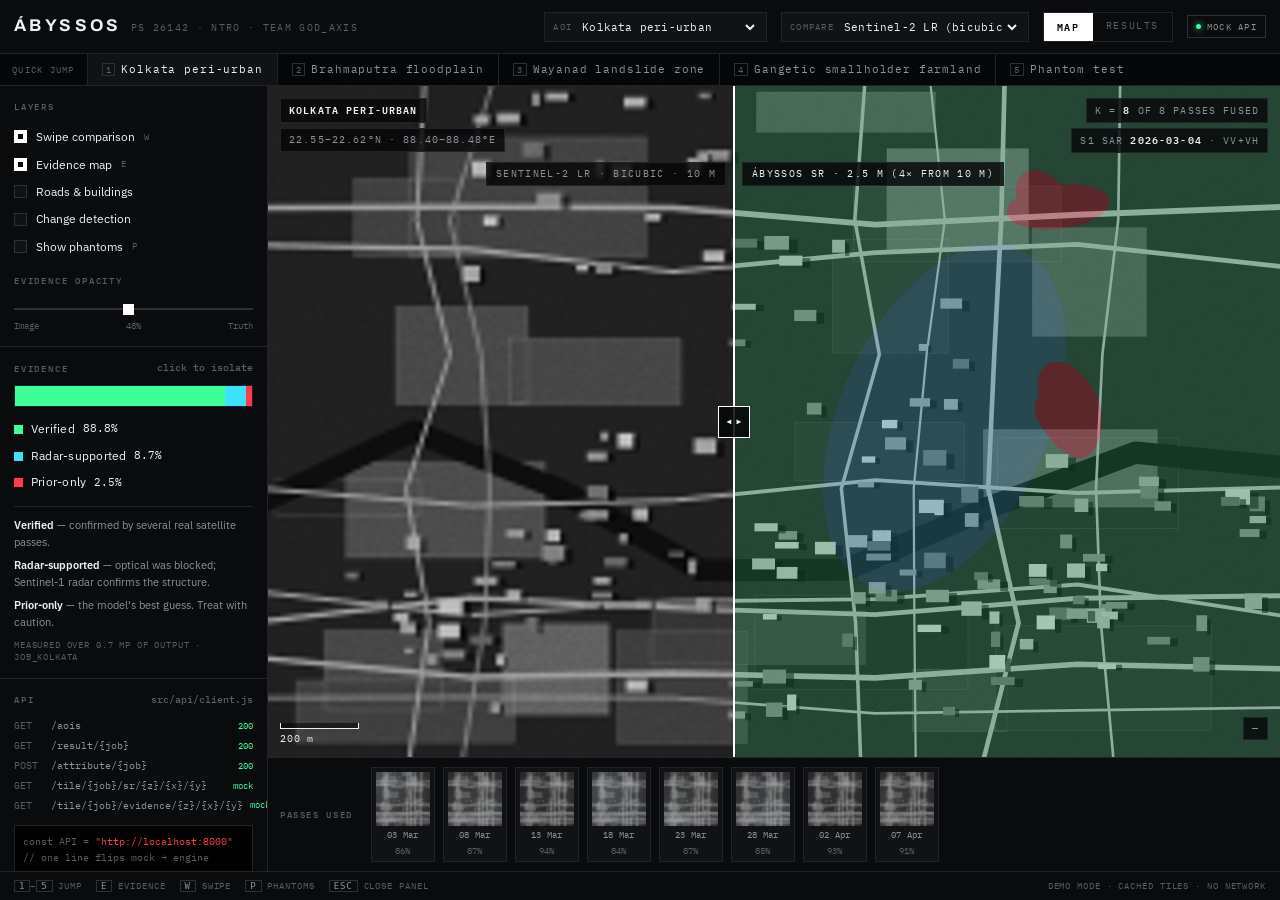
==== index.html @ ab09e919 "Initial frontend" ====
<!doctype html>
<html lang="en" data-theme="dark">
<head>
<meta charset="utf-8">
<meta name="viewport" content="width=device-width, initial-scale=1, viewport-fit=cover">
<meta name="description" content="Ábyssos analyst console — evidence-grounded super-resolution for medium-resolution satellite imagery. PS 26142 · NTRO · Team God_Axis.">
<style>
  :root{ color-scheme: dark; padding-top: env(safe-area-inset-top, 0px); padding-bottom: env(safe-area-inset-bottom, 0px); }
  body{ margin:0; font-family: system-ui, -apple-system, "Segoe UI", sans-serif; font-size:14px; background:#050607; }
  img{ max-width:100%; }
  [hidden]{ display:none !important; }
</style>
<title>Ábyssos Console</title>
<link rel="preconnect" href="https://fonts.googleapis.com">
<link rel="preconnect" href="https://fonts.gstatic.com" crossorigin>
<link rel="stylesheet" href="https://fonts.googleapis.com/css2?family=Archivo:wght@500;600;700&family=IBM+Plex+Mono:wght@400;500;600&family=IBM+Plex+Sans:wght@400;500;600&display=swap">
<style>
:root{
  color-scheme: dark;
  --bg:#050607;
  --panel:#0A0B0D;
  --panel-2:#101215;
  --panel-3:#16191D;
  --line:#20242A;
  --line-2:#2C3138;
  --text:#EEF1F4;
  --muted:#8A929B;
  --dim:#575E67;
  --accent:#FFFFFF;
  --ev-v:#3DFF9A;
  --ev-s:#3FE0FF;
  --ev-p:#FF3B4A;
  --amber:#FFB020;
  --violet:#B388FF;
  --mono:"IBM Plex Mono", ui-monospace, SFMono-Regular, Menlo, monospace;
  --sans:"IBM Plex Sans", system-ui, -apple-system, Segoe UI, sans-serif;
  --disp:"Archivo", "IBM Plex Sans", system-ui, sans-serif;
}
*{box-sizing:border-box}
html,body{height:100%}
body{
  margin:0; background:var(--bg); color:var(--text);
  font-family:var(--sans); font-size:13px; line-height:1.45;
  -webkit-font-smoothing:antialiased;
}
button,select,input{font:inherit;color:inherit}
button{background:none;border:0;cursor:pointer}
:focus-visible{outline:1px solid var(--accent);outline-offset:2px}

.app{height:100%;display:flex;flex-direction:column;min-height:0}

/* ── header ───────────────────────────────────── */
.top{
  flex:0 0 auto; display:flex; align-items:center; gap:14px;
  padding:0 14px; padding-top:env(safe-area-inset-top,0px);
  height:calc(54px + env(safe-area-inset-top,0px));
  background:var(--panel); border-bottom:1px solid var(--line);
}
.wm{display:flex;align-items:baseline;gap:9px;min-width:0}
.wm b{
  font-family:var(--disp); font-weight:700; font-size:17px;
  letter-spacing:.20em; text-transform:uppercase; white-space:nowrap;
}
.wm span{
  font-family:var(--mono); font-size:9.5px; letter-spacing:.14em;
  color:var(--dim); text-transform:uppercase; white-space:nowrap;
}
.top .sp{flex:1}
.ctl{
  display:flex;align-items:center;gap:6px;
  background:var(--panel-2); border:1px solid var(--line);
  padding:5px 8px; height:30px;
}
.ctl label{
  font-family:var(--mono);font-size:9px;letter-spacing:.14em;
  color:var(--dim);text-transform:uppercase;
}
.ctl select{
  background:none;border:0;font-family:var(--mono);font-size:11px;
  letter-spacing:.02em;padding:0;cursor:pointer;max-width:180px;
}
.tabs{display:flex;border:1px solid var(--line);height:30px}
.tabs button{
  font-family:var(--mono);font-size:10px;letter-spacing:.16em;
  text-transform:uppercase;padding:0 13px;color:var(--dim);
}
.tabs button[aria-selected="true"]{background:var(--accent);color:#000;font-weight:600}
.pill{
  font-family:var(--mono);font-size:9px;letter-spacing:.14em;text-transform:uppercase;
  border:1px solid var(--line-2);padding:4px 8px;color:var(--muted);
  display:flex;align-items:center;gap:6px;white-space:nowrap;
}
.dot{width:5px;height:5px;border-radius:50%;background:var(--ev-v);box-shadow:0 0 7px var(--ev-v)}

/* ── quick jump ───────────────────────────────── */
.jump{
  flex:0 0 auto;display:flex;align-items:center;gap:0;
  background:var(--bg);border-bottom:1px solid var(--line);
  overflow-x:auto;scrollbar-width:none;
}
.jump::-webkit-scrollbar{display:none}
.jump b{
  font-family:var(--mono);font-size:9px;letter-spacing:.14em;color:var(--dim);
  text-transform:uppercase;padding:0 12px;white-space:nowrap;font-weight:400;
}
.jump button{
  font-family:var(--mono);font-size:10.5px;letter-spacing:.08em;
  padding:8px 14px;color:var(--muted);border-left:1px solid var(--line);
  white-space:nowrap;position:relative;
}
.jump button kbd{
  font-family:var(--mono);font-size:8.5px;color:var(--dim);
  border:1px solid var(--line-2);padding:0 3px;margin-right:6px;
}
.jump button[aria-current="true"]{color:var(--text);background:var(--panel-2)}
.jump button[aria-current="true"]::after{
  content:"";position:absolute;left:0;right:0;bottom:-1px;height:1px;background:var(--accent);
}

/* ── body ─────────────────────────────────────── */
.body{flex:1 1 auto;display:flex;min-height:0}
.side{
  flex:0 0 268px;background:var(--panel);border-right:1px solid var(--line);
  overflow-y:auto;display:flex;flex-direction:column;
}
.blk{padding:14px;border-bottom:1px solid var(--line)}
.blk h3{
  margin:0 0 10px;font-family:var(--mono);font-size:9px;font-weight:500;
  letter-spacing:.20em;text-transform:uppercase;color:var(--dim);
  display:flex;justify-content:space-between;align-items:center;
}

/* layers */
.layer{display:flex;align-items:center;gap:9px;padding:5px 0;cursor:pointer;font-size:12px}
.layer:hover{color:#fff}
.box{
  width:13px;height:13px;flex:0 0 auto;border:1px solid var(--line-2);
  display:grid;place-items:center;background:var(--panel-2);
}
.box.rnd{border-radius:50%}
.layer[aria-pressed="true"] .box{background:var(--accent);border-color:var(--accent)}
.layer[aria-pressed="true"] .box::after{
  content:"";width:5px;height:5px;background:#000;
}
.layer .k{margin-left:auto;font-family:var(--mono);font-size:8.5px;color:var(--dim)}

/* evidence bar */
.evbar{display:flex;height:22px;width:100%;border:1px solid var(--line);margin-bottom:9px;overflow:hidden}
.evbar button{height:100%;position:relative;transition:filter .12s}
.evbar button:hover{filter:brightness(1.35)}
.evbar button[aria-pressed="true"]{box-shadow:inset 0 0 0 1px #000, inset 0 0 0 2px currentColor}
.evrow{display:flex;align-items:center;gap:8px;padding:5px 0;font-size:11.5px;cursor:pointer}
.sw{width:9px;height:9px;flex:0 0 auto}
.evrow .pc{margin-left:auto;font-family:var(--mono);font-size:11px;font-variant-numeric:tabular-nums}
.evrow[aria-pressed="true"]{color:#fff}
.evrow .nm{letter-spacing:.02em}
.defs{margin:10px 0 0;padding:10px 0 0;border-top:1px solid var(--line);font-size:11px;color:var(--muted)}
.defs p{margin:0 0 7px;line-height:1.5}
.defs p:last-child{margin:0}
.defs b{color:var(--text);font-weight:600}
.measured{
  font-family:var(--mono);font-size:8.5px;letter-spacing:.1em;color:var(--dim);
  text-transform:uppercase;margin-top:9px;
}

/* opacity */
input[type=range]{
  -webkit-appearance:none;appearance:none;width:100%;height:2px;background:var(--line-2);
  margin:9px 0;cursor:pointer;
}
input[type=range]::-webkit-slider-thumb{
  -webkit-appearance:none;width:11px;height:11px;background:var(--accent);border-radius:0;
}
input[type=range]::-moz-range-thumb{width:11px;height:11px;background:var(--accent);border:0;border-radius:0}

/* api block */
.api{margin-top:auto}
.ep{display:flex;align-items:center;gap:7px;font-family:var(--mono);font-size:9.5px;color:var(--muted);padding:3px 0}
.ep i{font-style:normal;color:var(--dim);width:30px;flex:0 0 auto}
.ep u{margin-left:auto;text-decoration:none;color:var(--ev-v);font-size:8.5px}
.flip{
  margin-top:10px;background:#000;border:1px solid var(--line);padding:8px;
  font-family:var(--mono);font-size:9.5px;color:var(--muted);line-height:1.6;
  overflow-x:auto;white-space:pre;
}
.flip em{color:var(--ev-p);font-style:normal}
.flip s{color:var(--dim);text-decoration:none}

/* ── stage ────────────────────────────────────── */
.stage{flex:1 1 auto;display:flex;flex-direction:column;min-width:0;min-height:0;position:relative}
.mapwrap{flex:1 1 auto;position:relative;min-height:0;background:#000;overflow:hidden;cursor:crosshair}
#map{display:block;width:100%;height:100%}

.ov{position:absolute;pointer-events:none;font-family:var(--mono)}
.ov.tl{top:12px;left:12px}
.ov.tr{top:12px;right:12px;text-align:right}
.ov.bl{bottom:12px;left:12px}
.ov.br{bottom:12px;right:12px;text-align:right}
.tag{
  display:inline-block;background:rgba(5,6,7,.8);border:1px solid var(--line);
  padding:4px 8px;font-size:9.5px;letter-spacing:.12em;text-transform:uppercase;
  color:var(--muted);margin-bottom:5px;
}
.tag strong{color:var(--text);font-weight:600}
.scalebar{display:flex;flex-direction:column;align-items:flex-start;gap:3px}
.scaleline{height:6px;border:1px solid var(--text);border-top:0;background:rgba(5,6,7,.6)}
.scaletxt{font-size:9.5px;color:var(--text);letter-spacing:.08em}
.methodlbl{
  position:absolute;top:76px;font-size:9.5px;letter-spacing:.14em;text-transform:uppercase;
  background:rgba(5,6,7,.82);border:1px solid var(--line);padding:4px 9px;color:var(--muted);
  pointer-events:none;font-family:var(--mono);
}
#lblL{left:12px;transform:translateX(-100%)}
#lblR{left:12px;color:var(--text)}

#swipe{
  position:absolute;top:0;bottom:0;width:2px;background:var(--accent);
  transform:translateX(-1px);cursor:ew-resize;touch-action:none;
}
#swipe::before{
  content:"";position:absolute;top:50%;left:50%;transform:translate(-50%,-50%);
  width:30px;height:30px;border:1px solid var(--accent);background:rgba(5,6,7,.85);
}
#swipe::after{
  content:"◀  ▶";position:absolute;top:50%;left:50%;transform:translate(-50%,-50%);
  font-family:var(--mono);font-size:8px;letter-spacing:.02em;color:var(--accent);white-space:nowrap;
}

/* frame strip */
.frames{
  flex:0 0 auto;background:var(--panel);border-top:1px solid var(--line);
  padding:9px 12px;display:flex;align-items:center;gap:8px;overflow-x:auto;scrollbar-width:thin;
}
.frames>h3{
  margin:0 10px 0 0;font-family:var(--mono);font-size:9px;font-weight:500;letter-spacing:.18em;
  text-transform:uppercase;color:var(--dim);white-space:nowrap;
}
.fr{
  flex:0 0 auto;border:1px solid var(--line);background:var(--panel-2);
  padding:4px;display:flex;flex-direction:column;gap:3px;align-items:center;min-width:64px;
}
.fr canvas{display:block;width:54px;height:54px;background:#000}
.fr .d{font-family:var(--mono);font-size:8.5px;letter-spacing:.04em;color:var(--muted)}
.fr .c{font-family:var(--mono);font-size:8.5px;color:var(--dim);font-variant-numeric:tabular-nums}
.fr.off{opacity:.42}
.fr.off .c{color:var(--ev-p)}
.fr[aria-pressed="true"]{border-color:var(--accent)}

/* attribution */
.attr{
  position:absolute;left:0;right:0;bottom:0;background:var(--panel);
  border-top:1px solid var(--line-2);transform:translateY(101%);
  transition:transform .18s cubic-bezier(.2,.7,.3,1);z-index:6;max-height:74%;overflow-y:auto;
}
.attr.open{transform:translateY(0)}
.attr-h{
  display:flex;align-items:center;gap:11px;padding:11px 14px;border-bottom:1px solid var(--line);
  flex-wrap:wrap;
}
.attr-h .t{font-family:var(--mono);font-size:12px;letter-spacing:.05em}
.attr-h .t b{font-weight:600;text-transform:uppercase;letter-spacing:.12em}
.badge{
  font-family:var(--mono);font-size:9px;letter-spacing:.14em;text-transform:uppercase;
  padding:3px 8px;color:#000;font-weight:600;
}
.attr-h .x{margin-left:auto;color:var(--muted);font-size:16px;line-height:1;padding:2px 6px}
.attr-b{padding:13px 14px;display:flex;gap:26px;flex-wrap:wrap}
.stat .l{font-family:var(--mono);font-size:8.5px;letter-spacing:.16em;text-transform:uppercase;color:var(--dim)}
.stat .v{font-family:var(--mono);font-size:19px;font-variant-numeric:tabular-nums;margin-top:2px}
.thumbs{display:flex;gap:6px;flex-wrap:wrap;padding:0 14px 6px}
.th{border:1px solid var(--line);background:var(--panel-2);padding:3px;cursor:pointer}
.th canvas{display:block;width:58px;height:58px;background:#000}
.th .d{font-family:var(--mono);font-size:8.5px;color:var(--muted);text-align:center;margin-top:3px}
.th:hover{border-color:var(--accent)}
.miss{padding:0 14px 14px;font-size:11.5px;color:var(--muted);font-family:var(--mono)}
.miss span{color:var(--ev-p)}
.warn{
  margin:0 14px 14px;padding:10px 12px;border:1px solid var(--ev-p);
  background:rgba(255,59,74,.07);font-size:12px;color:#FFD5D8;
}
.warn b{color:var(--ev-p)}

/* ── results ──────────────────────────────────── */
.results{flex:1 1 auto;overflow-y:auto;padding:22px;background:var(--bg)}
.results-in{max-width:1020px;margin:0 auto;display:flex;flex-direction:column;gap:26px}
.results h2{
  font-family:var(--disp);font-size:13px;font-weight:600;letter-spacing:.18em;
  text-transform:uppercase;margin:0 0 4px;
}
.results .sub{font-size:12px;color:var(--muted);margin:0 0 13px;max-width:62ch}
table{border-collapse:collapse;width:100%;font-family:var(--mono);font-size:11px}
th,td{
  text-align:right;padding:7px 9px;border-bottom:1px solid var(--line);
  font-variant-numeric:tabular-nums;white-space:nowrap;
}
th:first-child,td:first-child{text-align:left}
thead th{
  font-size:8.5px;letter-spacing:.14em;text-transform:uppercase;color:var(--dim);font-weight:500;
  border-bottom:1px solid var(--line-2);
}
tbody tr.us td{background:var(--panel-2);color:var(--text)}
tbody tr.us td:first-child{font-weight:600}
td.n{color:var(--dim)}
.best{color:var(--ev-v)}
.tw{overflow-x:auto;border:1px solid var(--line);background:var(--panel)}
.charts{display:grid;grid-template-columns:repeat(auto-fit,minmax(320px,1fr));gap:18px}
.card{border:1px solid var(--line);background:var(--panel);padding:16px}
.card h4{
  margin:0 0 3px;font-family:var(--mono);font-size:10px;letter-spacing:.14em;
  text-transform:uppercase;font-weight:500;
}
.card p{margin:0 0 12px;font-size:11.5px;color:var(--muted)}
.card svg{width:100%;height:auto;display:block}

.foot{
  flex:0 0 auto;display:flex;align-items:center;gap:14px;flex-wrap:wrap;
  padding:7px 14px;padding-bottom:calc(7px + env(safe-area-inset-bottom,0px));
  border-top:1px solid var(--line);background:var(--panel);
  font-family:var(--mono);font-size:9px;letter-spacing:.1em;color:var(--dim);text-transform:uppercase;
}
.foot kbd{border:1px solid var(--line-2);padding:0 4px;color:var(--muted)}

@media (max-width:900px){
  .app{height:auto;min-height:100%}
  .body{flex-direction:column}
  .side{flex:0 0 auto;width:100%;border-right:0;border-bottom:1px solid var(--line);order:2}
  .stage{order:1}
  .mapwrap{height:min(62vh,440px);flex:0 0 auto}
  .top{flex-wrap:wrap;height:auto;padding-bottom:9px;gap:9px}
  .top .sp{display:none}
  .wm{width:100%}
}
@media (prefers-reduced-motion:reduce){
  *{transition:none!important;animation:none!important}
}
</style>

</head>
<body>
<div class="app">
  <header class="top">
    <div class="wm"><b>Ábyssos</b><span>PS 26142 · NTRO · Team God_Axis</span></div>
    <div class="sp"></div>
    <div class="ctl"><label for="aoi">AOI</label><select id="aoi"></select></div>
    <div class="ctl"><label for="cmp">Compare</label><select id="cmp">
      <option value="lr">Sentinel-2 LR (bicubic)</option>
      <option value="esrgan">Real-ESRGAN</option>
      <option value="swinir">SwinIR</option>
      <option value="prev">Ábyssos SR · Mar window</option>
    </select></div>
    <div class="tabs" role="tablist">
      <button id="tabMap" role="tab" aria-selected="true">Map</button>
      <button id="tabRes" role="tab" aria-selected="false">Results</button>
    </div>
    <div class="pill" id="apiPill"><span class="dot"></span>Mock API</div>
  </header>

  <nav class="jump" id="jump"><b>Quick jump</b></nav>

  <div class="body">
    <aside class="side">
      <div class="blk">
        <h3>Layers</h3>
        <div id="layers"></div>
        <h3 style="margin-top:14px">Evidence opacity</h3>
        <input type="range" id="op" min="0" max="100" value="48" aria-label="Evidence overlay opacity">
        <div style="display:flex;justify-content:space-between;font-family:var(--mono);font-size:9px;color:var(--dim)">
          <span>Image</span><span id="opv">48%</span><span>Truth</span>
        </div>
      </div>

      <div class="blk">
        <h3>Evidence <span id="evClick" style="color:var(--dim);text-transform:none;letter-spacing:0;font-size:9.5px">click to isolate</span></h3>
        <div class="evbar" id="evbar">
          <button data-c="V" style="color:var(--ev-v);background:var(--ev-v)" title="Verified"></button>
          <button data-c="S" style="color:var(--ev-s);background:var(--ev-s)" title="Radar-supported"></button>
          <button data-c="P" style="color:var(--ev-p);background:var(--ev-p)" title="Prior-only"></button>
        </div>
        <button class="evrow" data-c="V" aria-pressed="false"><i class="sw" style="background:var(--ev-v)"></i><span class="nm">Verified</span><span class="pc" id="pcV">—</span></button>
        <button class="evrow" data-c="S" aria-pressed="false"><i class="sw" style="background:var(--ev-s)"></i><span class="nm">Radar-supported</span><span class="pc" id="pcS">—</span></button>
        <button class="evrow" data-c="P" aria-pressed="false"><i class="sw" style="background:var(--ev-p)"></i><span class="nm">Prior-only</span><span class="pc" id="pcP">—</span></button>
        <div class="defs">
          <p><b>Verified</b> — confirmed by several real satellite passes.</p>
          <p><b>Radar-supported</b> — optical was blocked; Sentinel-1 radar confirms the structure.</p>
          <p><b>Prior-only</b> — the model's best guess. Treat with caution.</p>
        </div>
        <div class="measured" id="measured">Measured from the rendered map</div>
      </div>

      <div class="blk api">
        <h3>API <span style="color:var(--dim);text-transform:none;letter-spacing:0;font-size:9.5px">src/api/client.js</span></h3>
        <div class="ep"><i>GET</i>/aois<u>200</u></div>
        <div class="ep"><i>GET</i>/result/{job}<u>200</u></div>
        <div class="ep"><i>POST</i>/attribute/{job}<u>200</u></div>
        <div class="ep"><i>GET</i>/tile/{job}/sr/{z}/{x}/{y}<u>mock</u></div>
        <div class="ep"><i>GET</i>/tile/{job}/evidence/{z}/{x}/{y}<u>mock</u></div>
        <div class="flip"><s>const API =</s> <em>"http://localhost:8000"</em>
<s>// one line flips mock → engine</s></div>
      </div>
    </aside>

    <main class="stage" id="stageMap">
      <div class="mapwrap" id="mapwrap">
        <canvas id="map"></canvas>
        <div class="methodlbl" id="lblL">Sentinel-2 LR · 10 m</div>
        <div class="methodlbl" id="lblR">Ábyssos SR · 2.5 m (4× from 10 m)</div>
        <div id="swipe"></div>
        <div class="ov tl" id="ovAoi"></div>
        <div class="ov tr" id="ovState"></div>
        <div class="ov bl">
          <div class="scalebar">
            <div class="scaleline" id="sbline" style="width:120px"></div>
            <div class="scaletxt" id="sbtxt">500 m</div>
          </div>
        </div>
        <div class="ov br"><div class="tag" id="ovCur">—</div></div>

        <section class="attr" id="attr" aria-live="polite">
          <div class="attr-h">
            <div class="t" id="atTitle"><b>Building</b> at 22.583°N, 88.441°E</div>
            <span class="badge" id="atBadge">Verified</span>
            <button class="x" id="atClose" aria-label="Close attribution">×</button>
          </div>
          <div class="attr-b">
            <div class="stat"><div class="l">Supporting passes</div><div class="v" id="atFrames">6 / 8</div></div>
            <div class="stat"><div class="l">Radar agreement</div><div class="v" id="atSar">0.82</div></div>
            <div class="stat"><div class="l">Consistency residual</div><div class="v" id="atRes">0.031</div></div>
            <div class="stat"><div class="l">Ensemble spread</div><div class="v" id="atSpread">0.09</div></div>
          </div>
          <div class="thumbs" id="atThumbs"></div>
          <div class="miss" id="atMiss"></div>
          <div class="warn" id="atWarn" hidden><b>No observation supports this feature.</b> The model generated it. Do not act on it alone.</div>
        </section>
      </div>

      <div class="frames" id="frames"><h3>Passes used</h3></div>
    </main>

    <main class="results" id="stageRes" hidden>
      <div class="results-in">
        <section>
          <h2>Benchmark · WorldStrat + Indian AOIs</h2>
          <p class="sub">Rendered from the eval harness JSON. Unmeasured cells render as <span style="font-family:var(--mono);color:var(--dim)">—</span>, never as a placeholder number.</p>
          <div class="tw"><table id="tblMain"></table></div>
        </section>
        <div class="charts">
          <div class="card">
            <h4>K-sweep · the thesis</h4>
            <p>Road IoU against the number of real passes fused. More observed evidence, better result.</p>
            <div id="chartK"></div>
          </div>
          <div class="card">
            <h4>Auditor reliability</h4>
            <p>ROC of the auditor score against true per-pixel error. AUROC 0.91.</p>
            <div id="chartR"></div>
          </div>
        </div>
        <section>
          <h2>Ablation</h2>
          <p class="sub">Each component removed from the full system, everything else held fixed.</p>
          <div class="tw"><table id="tblAbl"></table></div>
        </section>
      </div>
    </main>
  </div>

  <footer class="foot">
    <span><kbd>1</kbd>–<kbd>5</kbd> jump</span>
    <span><kbd>E</kbd> evidence</span>
    <span><kbd>W</kbd> swipe</span>
    <span><kbd>P</kbd> phantoms</span>
    <span><kbd>Esc</kbd> close panel</span>
    <span style="margin-left:auto" id="footState">Demo mode · cached tiles · no network</span>
  </footer>
</div>

<script>
"use strict";

/* ═══ 1. DATA — every fetch would live here (src/api/client.js) ═══ */

const AOIS = [
  {id:"kolkata", key:"1", name:"Kolkata peri-urban",          bbox:[88.40,22.55,88.48,22.62], seed:41, cloud:0.10, kind:"urban"},
  {id:"assam",   key:"2", name:"Brahmaputra floodplain",      bbox:[91.60,26.10,91.70,26.20], seed:77, cloud:0.58, kind:"flood"},
  {id:"wayanad", key:"3", name:"Wayanad landslide zone",      bbox:[76.05,11.60,76.15,11.70], seed:13, cloud:0.32, kind:"hill"},
  {id:"farm",    key:"4", name:"Gangetic smallholder farmland",bbox:[81.20,25.80,81.30,25.90],seed:5,  cloud:0.14, kind:"farm"},
  {id:"phantom", key:"5", name:"Phantom test · confirmed empty",bbox:[81.35,25.60,81.45,25.70],seed:99,cloud:0.05, kind:"bare"}
];

const MOCK = {
  aois: () => AOIS.map(a => ({id:a.id, name:a.name, bbox:a.bbox})),
  result: (id) => {
    const a = AOIS.find(x => x.id === id), r = rng(a.seed * 7);
    const frames = Array.from({length:8}, (_,i) => {
      const clear = Math.max(0.04, Math.min(0.99, 1 - a.cloud * (0.4 + 1.5 * r())));
      const d = new Date(Date.UTC(2026, 2, 3 + 5*i));
      return {k:i, date:d.toISOString().slice(0,10),
              clear_fraction:+clear.toFixed(2), used:clear > 0.35};
    });
    return {job_id:`job_${id}`, frames, sar:{date:"2026-03-04", available:true, pol:["VV","VH"]}};
  },
  // attribute() is computed from the rendered evidence masks — see attribute()
};

const RESULTS = {
  cols:["Road IoU","Bldg F1","Phantom /km²","Auditor AUROC","SAM°","cPSNR"],
  rows:[
    {m:"Bicubic ×4",        v:[0.31, 0.29, 0.0,  null, 0.9,  24.1]},
    {m:"Real-ESRGAN",       v:[0.44, 0.51, 7.4,  null, 4.8,  23.3]},
    {m:"SwinIR",            v:[0.47, 0.54, 2.9,  null, 2.6,  25.7]},
    {m:"SR3 (diffusion)",   v:[0.46, 0.55, 6.1,  null, 5.2,  null]},
    {m:"HighRes-net (MFSR)",v:[0.52, 0.57, 0.8,  null, 1.4,  26.9]},
    {m:"Ábyssos",           v:[0.61, 0.66, 0.3,  0.91, 1.1,  27.8], us:true}
  ],
  best:[0.61, 0.66, 0.0, 0.91, 0.9, 27.8],
  lowerBetter:[false,false,true,false,true,false],
  abl:{
    cols:["Road IoU","Phantom /km²","AUROC"],
    rows:[
      {m:"Full system",              v:[0.61, 0.3, 0.91]},
      {m:"− SAR branch",             v:[0.56, 0.5, 0.88]},
      {m:"− multi-frame (K=1)",      v:[0.46, 2.6, 0.79]},
      {m:"− consistency residual",   v:[0.60, 1.9, 0.71]},
      {m:"− ensemble disagreement",  v:[0.61, 0.9, 0.83]},
      {m:"− calibration sweep",      v:[0.61, 0.4, null]}
    ]
  },
  ksweep:[[1,0.46],[2,0.51],[3,0.545],[4,0.572],[5,0.589],[6,0.599],[7,0.606],[8,0.61]],
  roc:[[0,0],[0.03,0.30],[0.07,0.48],[0.12,0.63],[0.20,0.76],[0.32,0.86],[0.48,0.93],[0.68,0.97],[1,1]]
};

/* ═══ 2. SCENE SYNTHESIS (stands in for tiles from /tile/...) ═══ */

function rng(s){ let a = s >>> 0; return () => { a |= 0; a = a + 0x6D2B79F5 | 0;
  let t = Math.imul(a ^ a >>> 15, 1 | a); t = t + Math.imul(t ^ t >>> 7, 61 | t) ^ t;
  return ((t ^ t >>> 14) >>> 0) / 4294967296; }; }

function makeScene(aoi){
  const r = rng(aoi.seed), S = {roads:[],builds:[],fields:[],water:[],phantoms:[],
    prior:[], cloud:null, changes:[], scars:[]};
  const pick = () => { const u = r(); return u < 0.80 ? "V" : u < 0.93 ? "S" : "P"; };

  // cloud / radar region
  S.cloud = {cx:0.26 + 0.48*r(), cy:0.24 + 0.5*r(),
             rx:0.12 + 0.62*aoi.cloud, ry:0.10 + 0.56*aoi.cloud, rot:r()*3.14};
  const inCloud = (x,y) => { if (!S.cloud) return false; const c = S.cloud;
    const dx = (x-c.cx)/c.rx, dy = (y-c.cy)/c.ry; return dx*dx + dy*dy < 1; };

  // prior-only blobs
  const nP = aoi.kind === "bare" ? 2 : 3 + Math.floor(r()*3);
  for (let i = 0; i < nP; i++){
    const cx = 0.08 + 0.84*r(), cy = 0.08 + 0.84*r(), lobes = 2 + Math.floor(r()*3);
    for (let j = 0; j < lobes; j++)
      S.prior.push({cx:cx + (r()-0.5)*0.06, cy:cy + (r()-0.5)*0.05,
                    rx:0.018 + 0.036*r(), ry:0.015 + 0.030*r(), rot:r()*3.14});
  }

  // fields / ground texture
  const nF = aoi.kind === "farm" ? 46 : aoi.kind === "bare" ? 14 : 22;
  for (let i = 0; i < nF; i++){
    const w = 0.07 + 0.17*r(), h = 0.05 + 0.13*r();
    S.fields.push({x:r()*(1-w), y:r()*(1-h), w, h, t:0.10 + 0.30*r(), a:(r()-0.5)*0.22});
  }

  // water
  if (aoi.kind === "flood" || aoi.kind === "urban"){
    const wide = aoi.kind === "flood";
    const pts = [], n = 7, base = 0.30 + 0.4*r();
    for (let i = 0; i <= n; i++) pts.push([i/n, base + Math.sin(i*1.25 + aoi.seed)*0.11 + (r()-0.5)*0.04]);
    S.water.push({pts, w:wide ? 0.115 : 0.022});
  }
  if (aoi.kind === "hill"){
    for (let i = 0; i < 3; i++){
      const pts = [], n = 6, base = 0.2 + 0.25*i;
      for (let j = 0; j <= n; j++) pts.push([j/n, base + Math.sin(j*1.9 + i)*0.05]);
      S.scars.push({pts, w:0.018 + 0.03*r()});
    }
  }

  // roads
  const nR = aoi.kind === "bare" ? 0 : aoi.kind === "urban" ? 13 : aoi.kind === "farm" ? 8 : 6;
  for (let i = 0; i < nR; i++){
    const horiz = r() < 0.5, off = 0.06 + 0.88*r(), pts = [], n = 5;
    for (let j = 0; j <= n; j++){
      const t = j/n, wob = (r()-0.5)*0.05;
      pts.push(horiz ? [t, off + wob] : [off + wob, t]);
    }
    const mid = pts[3];
    S.roads.push({pts, w:0.0022 + 0.0045*r(), ev: inCloud(mid[0],mid[1]) ? "S" : pick()});
  }

  // buildings
  const nB = aoi.kind === "urban" ? 150 : aoi.kind === "flood" ? 42 : aoi.kind === "farm" ? 30 : 0;
  const cl = Array.from({length:Math.max(1,Math.round(nB/22))}, () => [0.1 + 0.8*r(), 0.1 + 0.8*r()]);
  for (let i = 0; i < nB; i++){
    const c = cl[Math.floor(r()*cl.length)];
    const x = Math.min(0.97, Math.max(0.01, c[0] + (r()-0.5)*0.30));
    const y = Math.min(0.97, Math.max(0.01, c[1] + (r()-0.5)*0.30));
    S.builds.push({x, y, w:0.008 + 0.017*r(), h:0.008 + 0.016*r(), t:0.34 + 0.42*r(),
      ev: inCloud(x,y) ? "S" : pick()});
  }

  // GAN phantoms (what Real-ESRGAN invents; Ábyssos flags or omits them)
  const nPh = aoi.kind === "bare" ? 4 : 2;
  for (let i = 0; i < nPh; i++){
    const horiz = r() < 0.5, off = 0.15 + 0.7*r(), pts = [], n = 4;
    for (let j = 0; j <= n; j++){ const t = 0.12 + 0.76*(j/n);
      pts.push(horiz ? [t, off + (r()-0.5)*0.03] : [off + (r()-0.5)*0.03, t]); }
    S.phantoms.push({pts, w:0.003 + 0.003*r()});
    const m = pts[2]; S.prior.push({cx:m[0], cy:m[1], rr:0.05 + 0.03*r()});
  }

  // change detection polygons
  const nC = aoi.kind === "bare" ? 1 : 5;
  for (let i = 0; i < nC; i++){
    const u = r();
    S.changes.push({x:0.08 + 0.8*r(), y:0.08 + 0.8*r(), w:0.03 + 0.06*r(), h:0.03 + 0.05*r(),
      t: u < 0.5 ? "new" : u < 0.78 ? "gone" : "unrel"});
  }
  return S;
}

/* ═══ 3. RASTER RENDERING ═══ */

let noisePat = null;
function noise(){
  if (noisePat) return noisePat;
  const c = document.createElement("canvas"); c.width = c.height = 128;
  const x = c.getContext("2d"), d = x.createImageData(128,128);
  for (let i = 0; i < d.data.length; i += 4){
    const v = 118 + (Math.random()-0.5)*80;
    d.data[i] = d.data[i+1] = d.data[i+2] = v; d.data[i+3] = 255;
  }
  x.putImageData(d,0,0); noisePat = c; return c;
}

const g = (v) => { const n = Math.round(Math.max(0, Math.min(255, v*255)));
  return `rgb(${n},${n},${n})`; };

function poly(ctx, pts, W, H, w){
  ctx.beginPath();
  pts.forEach((p,i) => i ? ctx.lineTo(p[0]*W, p[1]*H) : ctx.moveTo(p[0]*W, p[1]*H));
  ctx.lineWidth = Math.max(0.6, w*W); ctx.lineCap = "round"; ctx.lineJoin = "round"; ctx.stroke();
}

/* mode: lr | sr | esrgan | swinir | prev ; opt.frame → per-pass jitter + cloud veil */
function drawScene(ctx, W, H, S, mode, opt){
  opt = opt || {};
  const soft = mode === "swinir", fake = mode === "esrgan";
  ctx.save();
  if (opt.frame != null){
    const r = rng(opt.frame * 991 + 3);
    ctx.translate((r()-0.5)*W*0.006, (r()-0.5)*H*0.006);
  }
  ctx.fillStyle = g(0.13); ctx.fillRect(-W,-H,W*3,H*3);

  // ground texture
  S.fields.forEach(f => { ctx.fillStyle = g(f.t + (soft ? 0.03 : 0));
    ctx.fillRect(f.x*W, f.y*H, f.w*W, f.h*H); });
  if (!soft){
    ctx.strokeStyle = "rgba(255,255,255,.10)"; ctx.lineWidth = 0.7;
    S.fields.forEach(f => ctx.strokeRect(f.x*W, f.y*H, f.w*W, f.h*H));
  }

  ctx.strokeStyle = g(0.055); S.water.forEach(w => poly(ctx, w.pts, W, H, w.w));
  ctx.strokeStyle = g(0.26);  S.scars.forEach(w => poly(ctx, w.pts, W, H, w.w));

  ctx.strokeStyle = g(fake ? 0.80 : 0.62);
  S.roads.forEach(rd => poly(ctx, rd.pts, W, H, rd.w));

  S.builds.forEach(b => {
    ctx.fillStyle = g(b.t + (fake ? 0.16 : 0));
    ctx.fillRect(b.x*W, b.y*H, b.w*W, b.h*H);
    if (!soft){ ctx.fillStyle = "rgba(0,0,0,.55)";
      ctx.fillRect((b.x + b.w)*W, (b.y + b.h*0.25)*H, b.w*W*0.34, b.h*H); }
  });

  if (fake){ // the GAN's invented structures
    ctx.strokeStyle = g(0.78);
    S.phantoms.forEach(p => poly(ctx, p.pts, W, H, p.w));
  }

  // sensor grain
  const np = ctx.createPattern(noise(), "repeat");
  ctx.globalAlpha = fake ? 0.16 : soft ? 0.05 : 0.10;
  ctx.globalCompositeOperation = "overlay";
  ctx.fillStyle = np; ctx.fillRect(0,0,W,H);
  ctx.globalCompositeOperation = "source-over"; ctx.globalAlpha = 1;

  if (opt.frame != null && opt.cloudAmt > 0.02){ // per-pass cloud veil
    const r = rng(opt.frame * 31 + 7);
    ctx.globalAlpha = Math.min(0.92, opt.cloudAmt);
    const grd = ctx.createRadialGradient(r()*W, r()*H, 0, W*0.5, H*0.5, W*0.9);
    grd.addColorStop(0,"rgba(235,240,245,.95)"); grd.addColorStop(1,"rgba(190,200,210,.15)");
    ctx.fillStyle = grd; ctx.fillRect(0,0,W,H); ctx.globalAlpha = 1;
  }
  ctx.restore();
}

function renderLayer(W, H, S, mode, frameOpt){
  const c = document.createElement("canvas"); c.width = W; c.height = H;
  const x = c.getContext("2d");
  if (mode === "lr"){
    const q = 4, s = document.createElement("canvas");
    s.width = Math.max(8, Math.round(W/q)); s.height = Math.max(8, Math.round(H/q));
    drawScene(s.getContext("2d"), s.width, s.height, S, "lr", frameOpt || {});
    x.imageSmoothingEnabled = true; x.imageSmoothingQuality = "high";
    x.drawImage(s, 0, 0, W, H);
    x.globalAlpha = 0.5; x.drawImage(s, 0, 0, W, H); x.globalAlpha = 1;
  } else {
    drawScene(x, W, H, S, mode, {cloudAmt:0});
    if (mode === "swinir"){ x.filter = "blur(0.7px)"; x.drawImage(c,0,0); x.filter = "none"; }
  }
  return c;
}

function frameLayer(k){
  const fr = st.res.frames[k];
  return renderLayer(st.W, st.H, st.scene, "lr",
    {frame:k, cloudAmt:(1 - fr.clear_fraction) * 1.6});
}

/* evidence class masks — verified everywhere minus radar & prior regions */
function renderMasks(W, H, S){
  const mk = () => { const c = document.createElement("canvas"); c.width = W; c.height = H;
    return [c, c.getContext("2d")]; };
  const [cV,xV] = mk(), [cS,xS] = mk(), [cP,xP] = mk();

  const cloudPath = (x) => { if (!S.cloud) return false; const c = S.cloud;
    x.beginPath(); x.ellipse(c.cx*W, c.cy*H, c.rx*W, c.ry*H, c.rot, 0, 6.2832); return true; };
  const priorPaths = (x) => S.prior.forEach(p => {
    x.beginPath(); x.ellipse(p.cx*W, p.cy*H, p.rx*W, p.ry*H, p.rot, 0, 6.2832); x.fill(); });

  xV.fillStyle = "#fff"; xV.fillRect(0,0,W,H);
  xV.globalCompositeOperation = "destination-out";
  if (cloudPath(xV)) xV.fill();
  priorPaths(xV);
  xV.globalCompositeOperation = "source-over";

  xS.fillStyle = "#fff"; if (cloudPath(xS)) xS.fill();
  xS.globalCompositeOperation = "destination-out"; priorPaths(xS);
  xS.globalCompositeOperation = "source-over";

  xP.fillStyle = "#fff"; priorPaths(xP);

  return {V:cV, S:cS, P:cP};
}

function tint(mask, rgba){
  const c = document.createElement("canvas"); c.width = mask.width; c.height = mask.height;
  const x = c.getContext("2d");
  x.drawImage(mask,0,0); x.globalCompositeOperation = "source-in";
  x.fillStyle = rgba; x.fillRect(0,0,c.width,c.height);
  return c;
}

/* ═══ 4. STATE ═══ */

const EV = {
  V:{name:"Verified",        rgba:"rgba(61,255,154,.353)", hex:"#3DFF9A"},
  S:{name:"Radar-supported", rgba:"rgba(63,224,255,.431)", hex:"#3FE0FF"},
  P:{name:"Prior-only",      rgba:"rgba(255,59,74,.549)",  hex:"#FF3B4A"}
};

const st = {
  aoi:AOIS[0], scene:null, res:null,
  base:"sr", cmp:"lr", swipe:true, swipeX:0.46,
  ev:true, op:0.48, roads:false, change:false, phantom:false,
  isolate:null, activeFrame:null,
  W:0, H:0, dpr:1,
  cv:{}, masks:null, maskData:null, pct:{V:0,S:0,P:0}
};

const $ = (s) => document.querySelector(s);
const map = $("#map"), wrap = $("#mapwrap"), ctx = map.getContext("2d");

/* ═══ 5. BUILD / REBUILD ═══ */

function rebuild(){
  const rect = wrap.getBoundingClientRect();
  st.dpr = Math.min(2, window.devicePixelRatio || 1);
  st.W = Math.max(320, Math.round(rect.width * st.dpr));
  st.H = Math.max(240, Math.round(rect.height * st.dpr));
  map.width = st.W; map.height = st.H;
  map.style.width = rect.width + "px"; map.style.height = rect.height + "px";

  const S = st.scene;
  st.cv.sr      = renderLayer(st.W, st.H, S, "sr");
  st.cv.lr      = renderLayer(st.W, st.H, S, "lr");
  st.cv.esrgan  = renderLayer(st.W, st.H, S, "esrgan");
  st.cv.swinir  = renderLayer(st.W, st.H, S, "swinir");
  st.cv.prev    = st.cv.sr;

  st.masks = renderMasks(st.W, st.H, S);
  const ec = document.createElement("canvas"); ec.width = st.W; ec.height = st.H;
  const ex = ec.getContext("2d");
  ["V","S","P"].forEach(k => ex.drawImage(tint(st.masks[k], EV[k].rgba), 0, 0));
  st.cv.ev = ec;

  // measure real class proportions from the rendered masks
  st.maskData = {}; const total = st.W * st.H; const counts = {V:0,S:0,P:0};
  ["V","S","P"].forEach(k => {
    const d = st.masks[k].getContext("2d").getImageData(0,0,st.W,st.H);
    st.maskData[k] = d;
    let n = 0; for (let i = 3; i < d.data.length; i += 4) if (d.data[i] > 100) n++;
    counts[k] = n;
  });
  const sum = counts.V + counts.S + counts.P || 1;
  ["V","S","P"].forEach(k => st.pct[k] = counts[k]/sum);
  paintLegend();
  draw();
}

function paintLegend(){
  const bar = $("#evbar");
  ["V","S","P"].forEach(k => {
    bar.querySelector(`[data-c="${k}"]`).style.flex = `0 0 ${(st.pct[k]*100).toFixed(2)}%`;
    $("#pc" + k).textContent = (st.pct[k]*100).toFixed(1) + "%";
  });
  $("#measured").textContent = `Measured over ${(st.W*st.H/1e6).toFixed(1)} MP of output · job_${st.aoi.id}`;
}

function draw(){
  const {W,H} = st;
  ctx.clearRect(0,0,W,H);
  const sx = st.swipe ? Math.round(st.swipeX * W) : 0;
  const left = st.activeFrame != null ? st.cv.frame : (st.cv[st.cmp] || st.cv.lr);
  const right = st.cv.sr;

  if (st.swipe && sx > 0) ctx.drawImage(left, 0, 0);
  ctx.save();
  ctx.beginPath(); ctx.rect(sx, 0, W - sx, H); ctx.clip();
  ctx.drawImage(right, 0, 0);

  if (st.ev && st.op > 0){
    if (st.isolate){
      ctx.globalAlpha = 1;
      ctx.drawImage(dimExcept(st.isolate), 0, 0);
      ctx.globalAlpha = Math.max(0.55, st.op);
      ctx.drawImage(tintCache(st.isolate), 0, 0);
    } else {
      ctx.globalAlpha = st.op;
      ctx.drawImage(st.cv.ev, 0, 0);
    }
    ctx.globalAlpha = 1;
  }

  if (st.roads) drawVectors();
  if (st.change) drawChanges();
  if (st.phantom) drawPhantoms();
  ctx.restore();

  $("#swipe").hidden = !st.swipe;
  const cssx = sx / st.dpr;
  $("#swipe").style.left = cssx + "px";
  $("#lblL").style.left = (cssx - 8) + "px";
  $("#lblR").style.left = (st.swipe ? cssx + 8 : 12) + "px";
  $("#lblL").hidden = !st.swipe;
  $("#lblL").textContent = st.activeFrame != null
    ? `Pass ${st.activeFrame + 1} · ${st.res.frames[st.activeFrame].date} · LR 10 m`
    : ({lr:"Sentinel-2 LR · bicubic · 10 m", esrgan:"Real-ESRGAN · 2.5 m",
        swinir:"SwinIR · 2.5 m", prev:"Ábyssos SR · Mar window"})[st.cmp];
}

const _cache = {};
function tintCache(k){ return _cache["t"+k] || (_cache["t"+k] = tint(st.masks[k], EV[k].rgba)); }
function dimExcept(k){
  const key = "d" + k + st.W + st.H;
  if (_cache[key]) return _cache[key];
  const c = document.createElement("canvas"); c.width = st.W; c.height = st.H;
  const x = c.getContext("2d");
  x.fillStyle = "rgba(2,3,4,.90)"; x.fillRect(0,0,st.W,st.H);
  x.globalCompositeOperation = "destination-out"; x.drawImage(st.masks[k],0,0);
  _cache[key] = c; return c;
}

function drawVectors(){
  const {W,H} = st, S = st.scene;
  S.roads.forEach(rd => { ctx.strokeStyle = EV[rd.ev].hex; ctx.globalAlpha = 0.95;
    poly(ctx, rd.pts, W, H, rd.w * 1.5); });
  ctx.globalAlpha = 1; ctx.lineWidth = Math.max(1, st.dpr);
  S.builds.forEach(b => { ctx.strokeStyle = EV[b.ev].hex;
    ctx.strokeRect(b.x*W, b.y*H, b.w*W, b.h*H); });
}

function drawChanges(){
  const {W,H} = st;
  st.scene.changes.forEach(c => {
    const col = c.t === "new" ? "#FFB020" : c.t === "gone" ? "#B388FF" : "#9AA3AD";
    ctx.save();
    ctx.strokeStyle = col; ctx.lineWidth = Math.max(1.2, st.dpr * 1.2);
    if (c.t === "unrel"){ ctx.setLineDash([4*st.dpr, 4*st.dpr]); ctx.fillStyle = "rgba(154,163,173,.16)"; }
    else if (c.t === "new") ctx.fillStyle = "rgba(255,176,32,.16)";
    else ctx.fillStyle = "rgba(179,136,255,.16)";
    ctx.fillRect(c.x*W, c.y*H, c.w*W, c.h*H);
    ctx.strokeRect(c.x*W, c.y*H, c.w*W, c.h*H);
    ctx.restore();
  });
}

function drawPhantoms(){
  const {W,H} = st;
  ctx.save();
  ctx.strokeStyle = EV.P.hex; ctx.globalAlpha = 0.95;
  st.scene.phantoms.forEach(p => poly(ctx, p.pts, W, H, p.w * 1.6));
  ctx.setLineDash([6*st.dpr, 5*st.dpr]); ctx.globalAlpha = 0.8;
  ctx.strokeStyle = EV.V.hex; ctx.lineWidth = Math.max(1, st.dpr);
  st.scene.phantoms.forEach(p => {
    const a = p.pts[0], b = p.pts[p.pts.length-1];
    ctx.strokeRect(Math.min(a[0],b[0])*W - 6, Math.min(a[1],b[1])*H - 6,
      (Math.abs(b[0]-a[0]))*W + 12, (Math.abs(b[1]-a[1]))*H + 12);
  });
  ctx.restore();
}

/* ═══ 6. ATTRIBUTION ═══ */

function classAt(px, py){
  const i = (py * st.W + px) * 4 + 3;
  if (st.maskData.P.data[i] > 100) return "P";
  if (st.maskData.S.data[i] > 100) return "S";
  return "V";
}

function featureAt(nx, ny){
  const S = st.scene;
  let best = null, bd = 0.02;
  S.builds.forEach(b => {
    if (nx > b.x - 0.004 && nx < b.x + b.w + 0.004 && ny > b.y - 0.004 && ny < b.y + b.h + 0.004)
      { best = {kind:"Building", ev:b.ev}; bd = 0; }
  });
  if (best) return best;
  S.roads.forEach(rd => {
    for (let i = 1; i < rd.pts.length; i++){
      const d = segDist(nx, ny, rd.pts[i-1], rd.pts[i]);
      if (d < bd){ bd = d; best = {kind:"Road", ev:rd.ev}; }
    }
  });
  if (best) return best;
  S.phantoms.forEach(p => {
    for (let i = 1; i < p.pts.length; i++)
      if (segDist(nx, ny, p.pts[i-1], p.pts[i]) < 0.015) best = {kind:"Road", ev:"P", ghost:true};
  });
  if (best) return best;
  if (S.water.some(w => w.pts.some(p => Math.hypot(p[0]-nx, p[1]-ny) < w.w*1.6)))
    return {kind:"Water edge", ev:null};
  return {kind:"Field surface", ev:null};
}

function segDist(x, y, a, b){
  const dx = b[0]-a[0], dy = b[1]-a[1], L = dx*dx + dy*dy || 1e-9;
  let t = ((x-a[0])*dx + (y-a[1])*dy) / L; t = Math.max(0, Math.min(1, t));
  return Math.hypot(x - (a[0] + t*dx), y - (a[1] + t*dy));
}

/* POST /attribute/{job} — masked mean over the cached residual array */
function attribute(nx, ny){
  const px = Math.max(0, Math.min(st.W-1, Math.round(nx*st.W)));
  const py = Math.max(0, Math.min(st.H-1, Math.round(ny*st.H)));
  const cls = classAt(px, py);
  const f = featureAt(nx, ny);
  const r = rng(Math.round(nx*9973) * 131 + Math.round(ny*9973));
  const frames = st.res.frames;
  const usable = frames.filter(fr => fr.used);

  let sup;
  if (cls === "P") sup = [];
  else if (cls === "S") sup = usable.slice(0, r() < 0.5 ? 1 : 2);
  else sup = usable.slice(0, Math.max(4, Math.min(usable.length, 4 + Math.floor(r()*3))));

  const supSet = new Set(sup.map(s => s.k));
  const missing = frames.filter(fr => !supSet.has(fr.k)).map(fr => ({
    ...fr, why: fr.clear_fraction < 0.35 ? "cloud" : cls === "P" ? "no signal" :
      r() < 0.5 ? "off-swath" : "sun glint"
  }));

  return {
    click:[nx, ny],
    class:f.kind, evidence_class:cls,
    supporting_frames:sup.length, total_frames:frames.length,
    dates:sup.map(s => s.date),
    frame_ids:sup.map(s => s.k),
    sar_agreement: cls === "S" ? +(0.72 + 0.24*r()).toFixed(2)
                 : cls === "V" ? +(0.66 + 0.30*r()).toFixed(2)
                 : +(0.04 + 0.14*r()).toFixed(2),
    residual: +(cls === "V" ? 0.015 + 0.03*r() : cls === "S" ? 0.04 + 0.05*r() : 0.19 + 0.16*r()).toFixed(3),
    spread:   +(cls === "V" ? 0.04 + 0.06*r() : cls === "S" ? 0.10 + 0.08*r() : 0.31 + 0.22*r()).toFixed(2),
    missing
  };
}

function lonlat(nx, ny){
  const [w,s,e,n] = st.aoi.bbox;
  return [(s + (1-ny)*(n-s)).toFixed(3), (w + nx*(e-w)).toFixed(3)];
}

function thumbCanvas(cv, frameIdx, nx, ny, span){
  const x = cv.getContext("2d"), S = cv.width;
  const draw = S / span;
  x.save(); x.clearRect(0,0,S,S);
  x.translate(-(nx - span/2)*draw, -(ny - span/2)*draw);
  const fr = st.res.frames[frameIdx];
  const small = document.createElement("canvas");
  small.width = small.height = Math.max(16, Math.round(draw/4));
  drawScene(small.getContext("2d"), small.width, small.height, st.scene, "lr",
    {frame:frameIdx, cloudAmt:(1 - fr.clear_fraction) * 1.6});
  x.imageSmoothingEnabled = true;
  x.drawImage(small, 0, 0, draw, draw);
  x.restore();
}

function openAttr(nx, ny){
  const a = attribute(nx, ny);
  const [lat, lon] = lonlat(nx, ny);
  const e = EV[a.evidence_class];

  $("#atTitle").innerHTML = `<b>${a.class}</b> at ${lat}°N, ${lon}°E`;
  const b = $("#atBadge"); b.textContent = e.name; b.style.background = e.hex;
  $("#atFrames").textContent = `${a.supporting_frames} / ${a.total_frames}`;
  $("#atFrames").style.color = a.supporting_frames ? "" : EV.P.hex;
  $("#atSar").textContent = a.sar_agreement.toFixed(2);
  $("#atSar").style.color = a.sar_agreement > 0.6 ? EV.S.hex : "";
  $("#atRes").textContent = a.residual.toFixed(3);
  $("#atSpread").textContent = a.spread.toFixed(2);

  const tw = $("#atThumbs"); tw.innerHTML = "";
  a.frame_ids.forEach((k,i) => {
    const el = document.createElement("button");
    el.className = "th";
    el.innerHTML = `<canvas width="116" height="116"></canvas><div class="d">${fmtDate(a.dates[i])}</div>`;
    thumbCanvas(el.querySelector("canvas"), k, nx, ny, 0.13);
    el.onclick = () => { st.activeFrame = k; st.cv.frame = frameLayer(k);
      st.swipe = true; syncLayers(); draw(); };
    tw.appendChild(el);
  });

  $("#atMiss").innerHTML = a.missing.length
    ? "Not supported: " + a.missing.map(m => `${fmtDate(m.date)} <span>(${m.why})</span>`).join(" · ")
    : "All passes support this feature.";
  $("#atWarn").hidden = a.evidence_class !== "P";
  $("#attr").classList.add("open");
}

const MON = ["Jan","Feb","Mar","Apr","May","Jun","Jul","Aug","Sep","Oct","Nov","Dec"];
const fmtDate = (d) => { const p = d.split("-"); return `${p[2]} ${MON[+p[1]-1]}`; };

/* ═══ 7. UI WIRING ═══ */

const LAYERS = [
  {k:"swipe",   n:"Swipe comparison", key:"W", rnd:false},
  {k:"ev",      n:"Evidence map",     key:"E", rnd:false},
  {k:"roads",   n:"Roads & buildings",key:"",  rnd:false},
  {k:"change",  n:"Change detection", key:"",  rnd:false},
  {k:"phantom", n:"Show phantoms",    key:"P", rnd:false}
];

function buildLayers(){
  const host = $("#layers"); host.innerHTML = "";
  LAYERS.forEach(L => {
    const b = document.createElement("button");
    b.className = "layer"; b.setAttribute("aria-pressed", String(!!st[L.k]));
    b.innerHTML = `<i class="box${L.rnd ? " rnd" : ""}"></i><span>${L.n}</span>${L.key ? `<span class="k">${L.key}</span>` : ""}`;
    b.onclick = () => { st[L.k] = !st[L.k]; if (L.k === "swipe" && !st.swipe) st.activeFrame = null;
      syncLayers(); draw(); };
    b.dataset.k = L.k; host.appendChild(b);
  });
}
function syncLayers(){
  document.querySelectorAll(".layer").forEach(b => b.setAttribute("aria-pressed", String(!!st[b.dataset.k])));
}

function buildJump(){
  const j = $("#jump");
  AOIS.forEach(a => {
    const b = document.createElement("button");
    b.innerHTML = `<kbd>${a.key}</kbd>${a.name.split(" ·")[0]}`;
    b.onclick = () => setAOI(a.id);
    b.dataset.id = a.id; j.appendChild(b);
  });
  const sel = $("#aoi");
  MOCK.aois().forEach(a => { const o = document.createElement("option");
    o.value = a.id; o.textContent = a.name; sel.appendChild(o); });
  sel.onchange = () => setAOI(sel.value);
}

function buildFrames(){
  const host = $("#frames");
  host.querySelectorAll(".fr").forEach(n => n.remove());
  st.res.frames.forEach(fr => {
    const b = document.createElement("button");
    b.className = "fr" + (fr.used ? "" : " off");
    b.setAttribute("aria-pressed", "false");
    b.innerHTML = `<canvas width="108" height="108"></canvas>
      <div class="d">${fmtDate(fr.date)}</div>
      <div class="c">${Math.round(fr.clear_fraction*100)}%</div>`;
    thumbCanvas(b.querySelector("canvas"), fr.k, 0.5, 0.5, 1.0);
    b.title = fr.used ? `Pass ${fr.k+1} · used` : `Pass ${fr.k+1} · rejected, clear fraction ${fr.clear_fraction}`;
    b.onclick = () => {
      st.activeFrame = st.activeFrame === fr.k ? null : fr.k;
      if (st.activeFrame != null){ st.cv.frame = frameLayer(fr.k); st.swipe = true; }
      document.querySelectorAll(".fr").forEach((n,i) =>
        n.setAttribute("aria-pressed", String(i === st.activeFrame)));
      syncLayers(); draw();
    };
    host.appendChild(b);
  });
}

function setAOI(id){
  st.aoi = AOIS.find(a => a.id === id);
  st.scene = makeScene(st.aoi);
  st.res = MOCK.result(id);
  st.activeFrame = null; st.isolate = null;
  st.phantom = st.aoi.kind === "bare";
  Object.keys(_cache).forEach(k => delete _cache[k]);
  $("#aoi").value = id;
  document.querySelectorAll("#jump button").forEach(b =>
    b.setAttribute("aria-current", String(b.dataset.id === id)));
  document.querySelectorAll(".evrow,[data-c]").forEach(b => b.setAttribute && b.setAttribute("aria-pressed","false"));
  $("#attr").classList.remove("open");
  const [w,s,e,n] = st.aoi.bbox;
  $("#ovAoi").innerHTML =
    `<div class="tag"><strong>${st.aoi.name}</strong></div><br>
     <div class="tag">${s.toFixed(2)}–${n.toFixed(2)}°N · ${w.toFixed(2)}–${e.toFixed(2)}°E</div>`;
  const used = st.res.frames.filter(f => f.used).length;
  $("#ovState").innerHTML =
    `<div class="tag">K = <strong>${used}</strong> of ${st.res.frames.length} passes fused</div><br>
     <div class="tag">S1 SAR <strong>${st.res.sar.date}</strong> · VV+VH</div>`;
  rebuild(); buildFrames(); syncLayers();
}

/* evidence isolate */
function bindIsolate(){
  const set = (c) => {
    st.isolate = st.isolate === c ? null : c;
    document.querySelectorAll('.evrow, .evbar button').forEach(b =>
      b.setAttribute("aria-pressed", String(b.dataset.c === st.isolate)));
    if (st.isolate) st.ev = true;
    syncLayers(); draw();
  };
  document.querySelectorAll('.evrow, .evbar button').forEach(b => b.onclick = () => set(b.dataset.c));
}

/* swipe drag */
function bindSwipe(){
  let drag = false;
  const move = (e) => {
    if (!drag) return;
    const r = wrap.getBoundingClientRect();
    const cx = (e.touches ? e.touches[0].clientX : e.clientX) - r.left;
    st.swipeX = Math.max(0, Math.min(1, cx / r.width)); draw();
  };
  const h = $("#swipe");
  h.addEventListener("pointerdown", (e) => { drag = true; h.setPointerCapture(e.pointerId); e.preventDefault(); });
  window.addEventListener("pointermove", move);
  window.addEventListener("pointerup", () => drag = false);
}

/* click → attribution */
wrap.addEventListener("click", (e) => {
  if (e.target.closest("#swipe") || e.target.closest(".attr")) return;
  const r = wrap.getBoundingClientRect();
  openAttr((e.clientX - r.left)/r.width, (e.clientY - r.top)/r.height);
});
wrap.addEventListener("mousemove", (e) => {
  const r = wrap.getBoundingClientRect();
  const nx = (e.clientX - r.left)/r.width, ny = (e.clientY - r.top)/r.height;
  if (nx < 0 || nx > 1 || ny < 0 || ny > 1 || !st.maskData) return;
  const [lat, lon] = lonlat(nx, ny);
  const c = classAt(Math.round(nx*(st.W-1)), Math.round(ny*(st.H-1)));
  $("#ovCur").innerHTML = `${lat}°N ${lon}°E · <strong style="color:${EV[c].hex}">${EV[c].name}</strong>`;
});
$("#atClose").onclick = () => $("#attr").classList.remove("open");

$("#op").oninput = (e) => { st.op = e.target.value/100; $("#opv").textContent = e.target.value + "%"; draw(); };
$("#cmp").onchange = (e) => { st.cmp = e.target.value; st.activeFrame = null; st.swipe = true; syncLayers(); draw(); };
$("#tabMap").onclick = () => tab(true);
$("#tabRes").onclick = () => tab(false);
function tab(m){
  $("#tabMap").setAttribute("aria-selected", String(m));
  $("#tabRes").setAttribute("aria-selected", String(!m));
  $("#stageMap").hidden = !m; $("#stageRes").hidden = m;
  if (m) requestAnimationFrame(rebuild);
}

window.addEventListener("keydown", (e) => {
  if (e.target.matches("input,select,textarea")) return;
  const k = e.key.toLowerCase();
  const a = AOIS.find(x => x.key === e.key);
  if (a) return setAOI(a.id);
  if (k === "e"){ st.ev = !st.ev; syncLayers(); draw(); }
  if (k === "w"){ st.swipe = !st.swipe; syncLayers(); draw(); }
  if (k === "p"){ st.phantom = !st.phantom; syncLayers(); draw(); }
  if (e.key === "Escape") $("#attr").classList.remove("open");
});

/* scale bar: scene spans 2.56 km (256 px @ 10 m) */
function scalebar(){
  const px = wrap.getBoundingClientRect().width || 800;
  const mpp = 2560 / px;
  const targets = [100, 200, 250, 500, 1000];
  let m = targets.find(t => t/mpp > 70 && t/mpp < 200) || 500;
  $("#sbline").style.width = Math.round(m/mpp) + "px";
  $("#sbtxt").textContent = m >= 1000 ? (m/1000) + " km" : m + " m";
}

/* ═══ 8. RESULTS ═══ */

function num(v, i, lower){
  if (v == null) return `<td class="n">—</td>`;
  const best = RESULTS.best[i];
  const hit = Math.abs(v - best) < 1e-9;
  return `<td class="${hit ? "best" : ""}">${v.toFixed(v >= 10 ? 1 : 2)}</td>`;
}
function buildTables(){
  const t = $("#tblMain");
  t.innerHTML = `<thead><tr><th>Method</th>${RESULTS.cols.map(c => `<th>${c}</th>`).join("")}</tr></thead>
  <tbody>${RESULTS.rows.map(r => `<tr class="${r.us ? "us" : ""}"><td>${r.m}</td>${
    r.v.map((v,i) => num(v,i)).join("")}</tr>`).join("")}</tbody>`;

  const A = RESULTS.abl, t2 = $("#tblAbl");
  t2.innerHTML = `<thead><tr><th>Variant</th>${A.cols.map(c => `<th>${c}</th>`).join("")}</tr></thead>
  <tbody>${A.rows.map((r,ri) => `<tr class="${ri === 0 ? "us" : ""}"><td>${r.m}</td>${
    r.v.map(v => v == null ? `<td class="n">—</td>` : `<td>${v.toFixed(2)}</td>`).join("")}</tr>`).join("")}</tbody>`;
}

function lineChart(host, pts, xlab, ylab, xdom, ydom, accent, marks){
  const W = 420, H = 250, ml = 46, mb = 34, mt = 12, mr = 12;
  const sx = (v) => ml + (v - xdom[0])/(xdom[1]-xdom[0]) * (W - ml - mr);
  const sy = (v) => H - mb - (v - ydom[0])/(ydom[1]-ydom[0]) * (H - mb - mt);
  let s = `<svg viewBox="0 0 ${W} ${H}" role="img" aria-label="${ylab} against ${xlab}">`;
  for (let i = 0; i <= 4; i++){
    const v = ydom[0] + i*(ydom[1]-ydom[0])/4, y = sy(v);
    s += `<line x1="${ml}" y1="${y}" x2="${W-mr}" y2="${y}" stroke="#20242A" stroke-width="1"/>`;
    s += `<text x="${ml-8}" y="${y+3.5}" fill="#575E67" font-size="9" font-family="IBM Plex Mono,monospace" text-anchor="end">${v.toFixed(2)}</text>`;
  }
  marks.forEach(m => {
    s += `<line x1="${sx(m)}" y1="${mt}" x2="${sx(m)}" y2="${H-mb}" stroke="#16191D" stroke-width="1"/>`;
    s += `<text x="${sx(m)}" y="${H-mb+15}" fill="#575E67" font-size="9" font-family="IBM Plex Mono,monospace" text-anchor="middle">${m}</text>`;
  });
  const d = pts.map((p,i) => `${i ? "L" : "M"}${sx(p[0]).toFixed(1)},${sy(p[1]).toFixed(1)}`).join(" ");
  s += `<path d="${d} L${sx(pts[pts.length-1][0])},${H-mb} L${sx(pts[0][0])},${H-mb} Z" fill="${accent}" opacity=".10"/>`;
  s += `<path d="${d}" fill="none" stroke="${accent}" stroke-width="1.8"/>`;
  pts.forEach(p => s += `<circle cx="${sx(p[0]).toFixed(1)}" cy="${sy(p[1]).toFixed(1)}" r="2.4" fill="#050607" stroke="${accent}" stroke-width="1.4"/>`);
  const last = pts[pts.length-1];
  s += `<circle cx="${sx(last[0])}" cy="${sy(last[1])}" r="4" fill="${accent}"/>`;
  s += `<text x="${ml}" y="${H-6}" fill="#8A929B" font-size="9" font-family="IBM Plex Mono,monospace" letter-spacing="1.4">${xlab.toUpperCase()}</text>`;
  s += `<text transform="translate(12,${mt+8}) rotate(-90)" fill="#8A929B" font-size="9" font-family="IBM Plex Mono,monospace" letter-spacing="1.4" text-anchor="end">${ylab.toUpperCase()}</text>`;
  s += `</svg>`;
  host.innerHTML = s;
}

function buildCharts(){
  lineChart($("#chartK"), RESULTS.ksweep, "passes fused (K)", "road IoU",
    [1,8], [0.40,0.65], "#FFFFFF", [1,2,3,4,5,6,7,8]);
  const host = $("#chartR");
  lineChart(host, RESULTS.roc, "false positive rate", "true positive rate",
    [0,1], [0,1], "#3DFF9A", [0,0.25,0.5,0.75,1]);
  host.querySelector("svg").insertAdjacentHTML("beforeend",
    `<line x1="46" y1="216" x2="408" y2="12" stroke="#2C3138" stroke-width="1" stroke-dasharray="4 4"/>
     <text x="300" y="120" fill="#575E67" font-size="9" font-family="IBM Plex Mono,monospace">chance</text>`);
}

/* ═══ 9. BOOT ═══ */

buildLayers(); buildJump(); bindIsolate(); bindSwipe(); buildTables(); buildCharts();
setAOI("kolkata");
scalebar();

let rt;
new ResizeObserver(() => { clearTimeout(rt); rt = setTimeout(() => { if (!$("#stageMap").hidden){ rebuild(); scalebar(); } }, 140); })
  .observe(wrap);
</script>

</body>
</html>
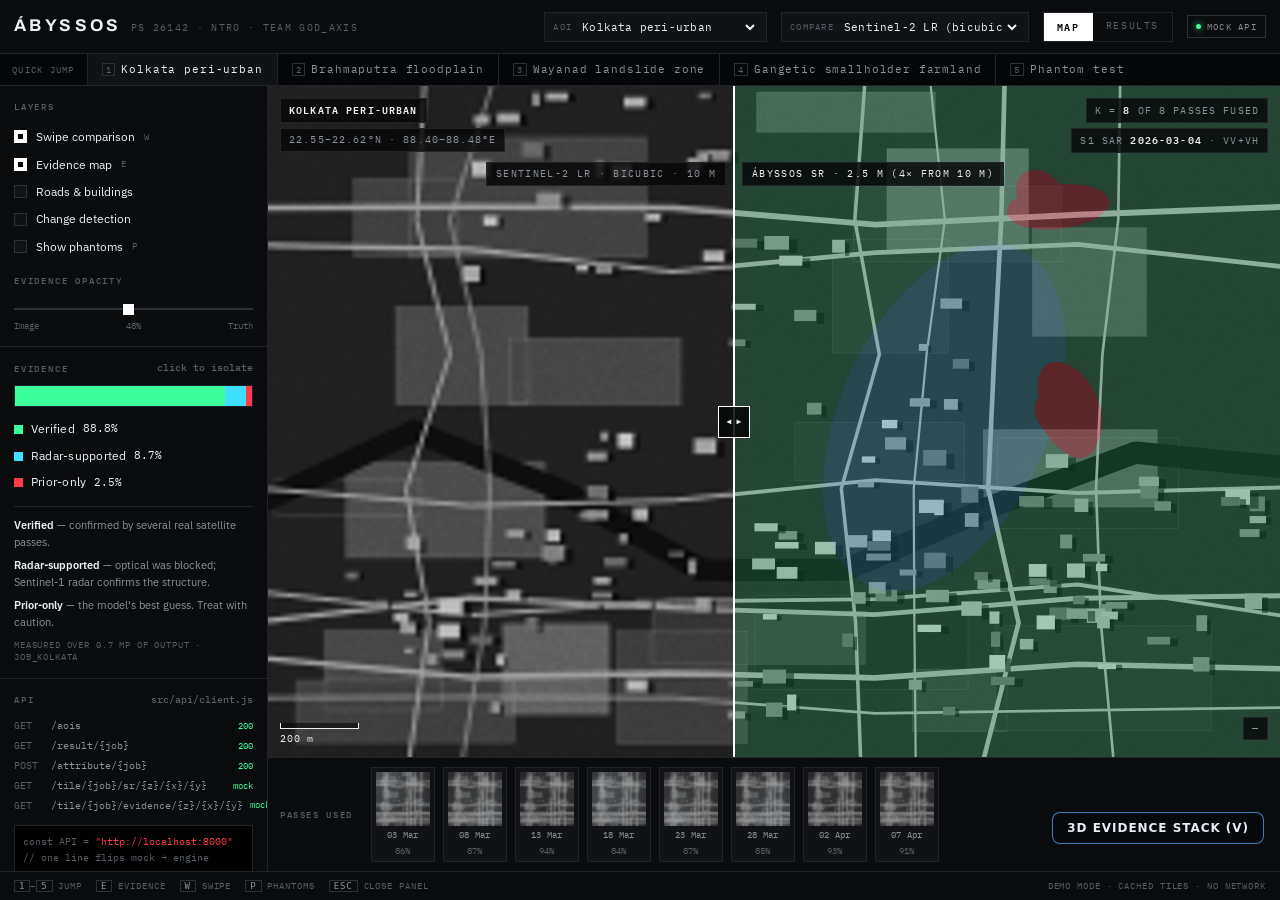
==== commit 800fe65b: "Add 3D evidence stack (passes, audit, phantoms, K sweep)" ====
--- a/index.html
+++ b/index.html
@@ -1272,5 +1272,26 @@
   .observe(wrap);
 </script>
 
+<!-- ABYSSOS-3D:begin -->
+<button id="abx3d-btn" type="button" style="position:fixed;right:16px;bottom:56px;z-index:2147482000;padding:8px 14px;border-radius:8px;border:1px solid rgba(90,176,255,.7);background:rgba(7,9,13,.85);color:#e8ecf4;font:600 12px system-ui,sans-serif;letter-spacing:.08em;cursor:pointer">3D EVIDENCE STACK (V)</button>
+<div id="abx3d-overlay" style="display:none;position:fixed;inset:0;z-index:2147483000;background:#07090d">
+  <iframe id="abx3d-frame" title="3D evidence stack" style="width:100%;height:100%;border:0"></iframe>
+  <button id="abx3d-close" type="button" style="position:absolute;top:14px;left:50%;transform:translateX(-50%);padding:6px 12px;border-radius:6px;border:1px solid rgba(255,255,255,.3);background:rgba(7,9,13,.85);color:#e8ecf4;font:600 12px system-ui,sans-serif;letter-spacing:.08em;cursor:pointer">CLOSE (Esc)</button>
+</div>
+<script>
+(function(){
+  var btn=document.getElementById('abx3d-btn'),ov=document.getElementById('abx3d-overlay'),fr=document.getElementById('abx3d-frame'),cl=document.getElementById('abx3d-close');
+  function open(){if(!fr.getAttribute('src'))fr.setAttribute('src','evidence3d.html');ov.style.display='block';setTimeout(function(){fr.focus();},50);}
+  function close(){ov.style.display='none';}
+  btn.addEventListener('click',open);cl.addEventListener('click',close);
+  window.addEventListener('message',function(e){if(e.data==='abx3d-close')close();});
+  window.addEventListener('keydown',function(e){
+    var tg=e.target&&e.target.tagName;if(tg==='INPUT'||tg==='TEXTAREA'||tg==='SELECT')return;
+    if(ov.style.display==='block'){if(e.key==='Escape')close();return;}
+    if((e.key==='v'||e.key==='V')&&!e.ctrlKey&&!e.metaKey&&!e.altKey)open();
+  });
+})();
+</script>
+<!-- ABYSSOS-3D:end -->
 </body>
 </html>
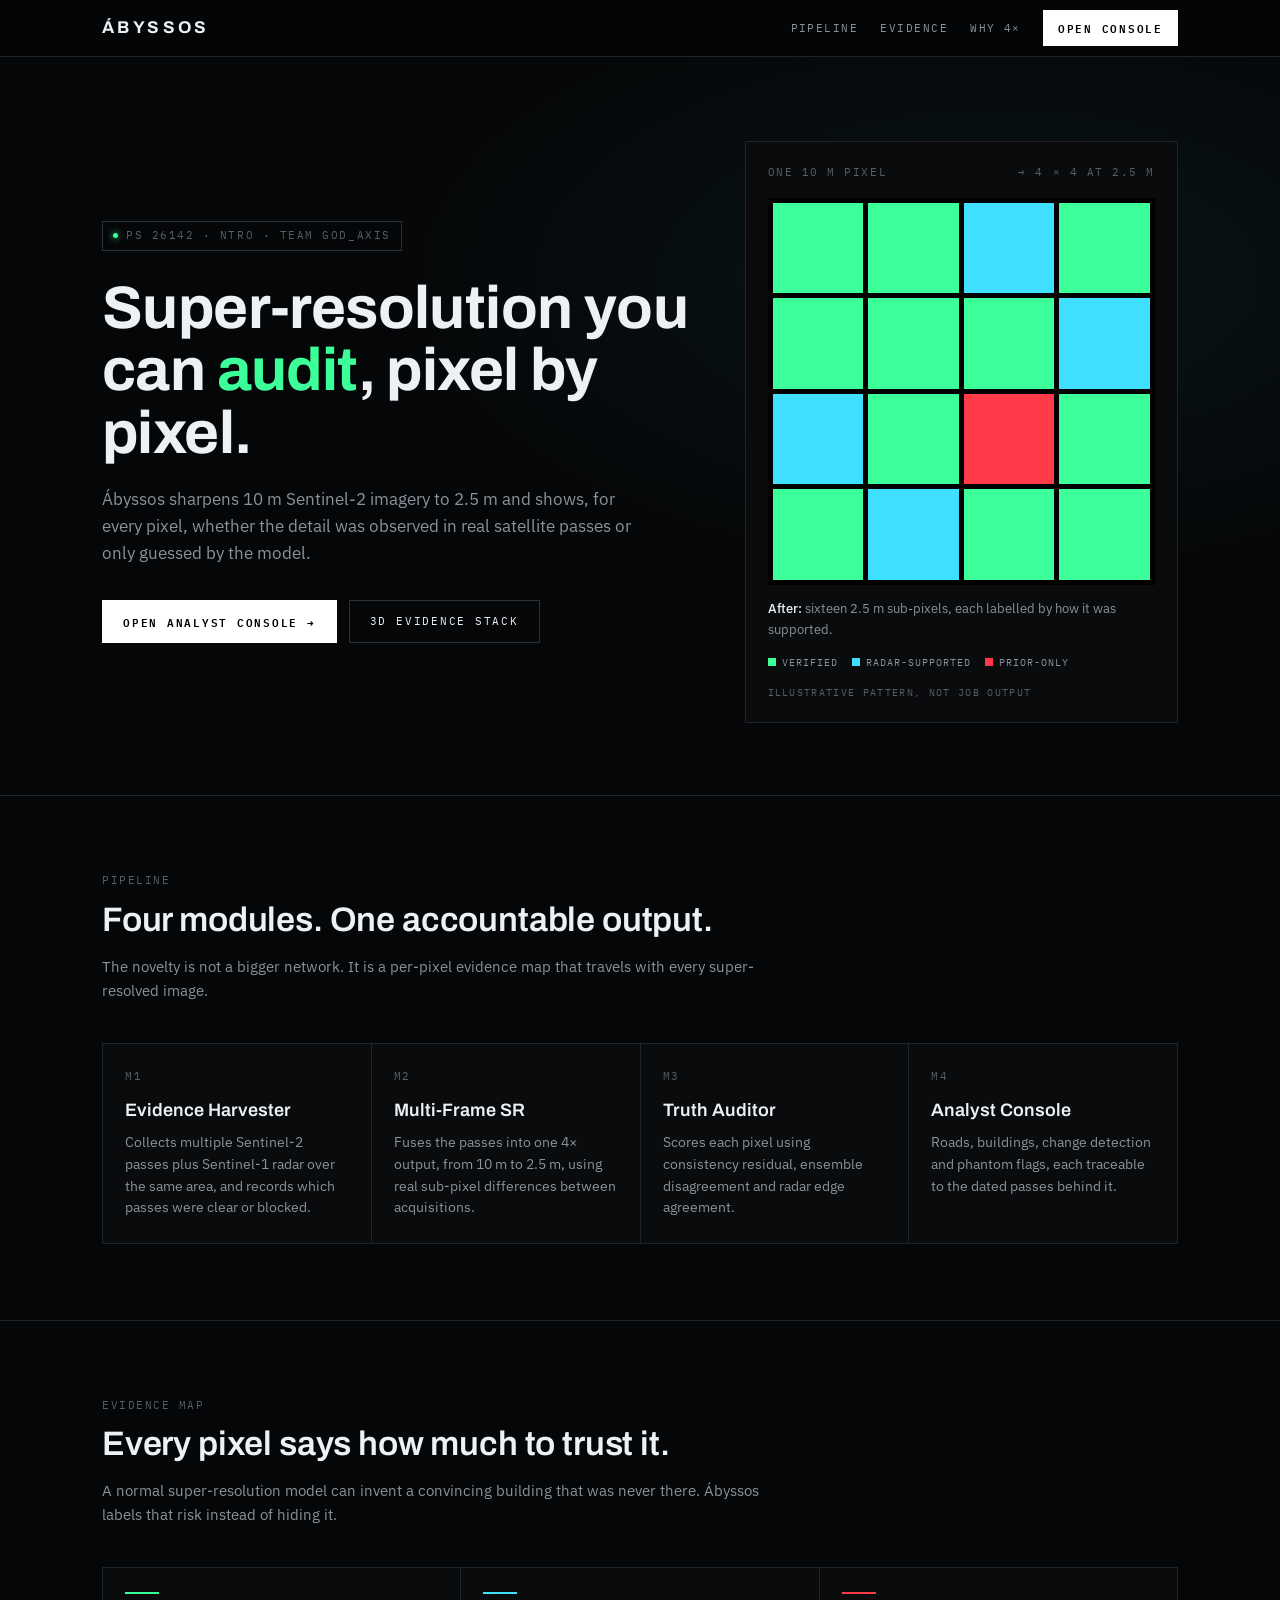
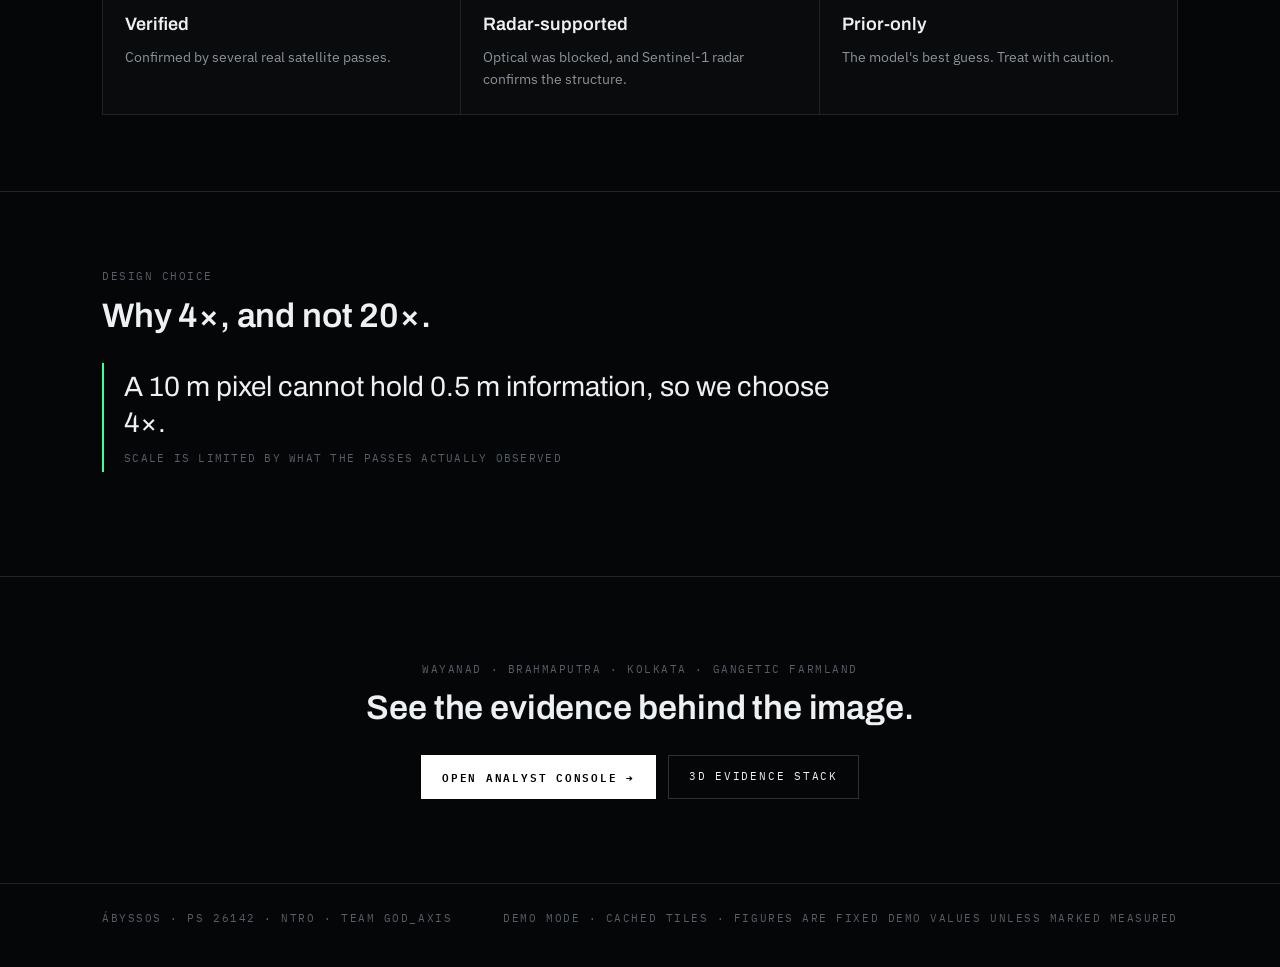
==== commit 413d656a: "Add landing page; move console to console.html" ====
--- a/index.html
+++ b/index.html
@@ -3,1295 +3,201 @@
 <head>
 <meta charset="utf-8">
 <meta name="viewport" content="width=device-width, initial-scale=1, viewport-fit=cover">
-<meta name="description" content="Ábyssos analyst console — evidence-grounded super-resolution for medium-resolution satellite imagery. PS 26142 · NTRO · Team God_Axis.">
-<style>
-  :root{ color-scheme: dark; padding-top: env(safe-area-inset-top, 0px); padding-bottom: env(safe-area-inset-bottom, 0px); }
-  body{ margin:0; font-family: system-ui, -apple-system, "Segoe UI", sans-serif; font-size:14px; background:#050607; }
-  img{ max-width:100%; }
-  [hidden]{ display:none !important; }
-</style>
-<title>Ábyssos Console</title>
+<meta name="description" content="Ábyssos: evidence-grounded super-resolution for 10 m Sentinel-2 imagery. PS 26142 · NTRO · Team God_Axis.">
+<title>Ábyssos · Evidence-grounded super-resolution</title>
 <link rel="preconnect" href="https://fonts.googleapis.com">
 <link rel="preconnect" href="https://fonts.gstatic.com" crossorigin>
 <link rel="stylesheet" href="https://fonts.googleapis.com/css2?family=Archivo:wght@500;600;700&family=IBM+Plex+Mono:wght@400;500;600&family=IBM+Plex+Sans:wght@400;500;600&display=swap">
 <style>
 :root{
-  color-scheme: dark;
-  --bg:#050607;
-  --panel:#0A0B0D;
-  --panel-2:#101215;
-  --panel-3:#16191D;
-  --line:#20242A;
-  --line-2:#2C3138;
-  --text:#EEF1F4;
-  --muted:#8A929B;
-  --dim:#575E67;
-  --accent:#FFFFFF;
-  --ev-v:#3DFF9A;
-  --ev-s:#3FE0FF;
-  --ev-p:#FF3B4A;
-  --amber:#FFB020;
-  --violet:#B388FF;
-  --mono:"IBM Plex Mono", ui-monospace, SFMono-Regular, Menlo, monospace;
-  --sans:"IBM Plex Sans", system-ui, -apple-system, Segoe UI, sans-serif;
-  --disp:"Archivo", "IBM Plex Sans", system-ui, sans-serif;
+  color-scheme:dark;
+  --bg:#050607;--panel:#0A0B0D;--panel-2:#101215;--panel-3:#16191D;
+  --line:#20242A;--line-2:#2C3138;--text:#EEF1F4;--muted:#8A929B;--dim:#575E67;
+  --ev-v:#3DFF9A;--ev-s:#3FE0FF;--ev-p:#FF3B4A;--amber:#FFB020;
+  --mono:"IBM Plex Mono",ui-monospace,SFMono-Regular,Menlo,monospace;
+  --sans:"IBM Plex Sans",system-ui,-apple-system,"Segoe UI",sans-serif;
+  --disp:"Archivo","IBM Plex Sans",system-ui,sans-serif;
+  box-sizing:border-box;
+  padding-top:env(safe-area-inset-top,0px);padding-bottom:env(safe-area-inset-bottom,0px);
 }
 *{box-sizing:border-box}
-html,body{height:100%}
-body{
-  margin:0; background:var(--bg); color:var(--text);
-  font-family:var(--sans); font-size:13px; line-height:1.45;
-  -webkit-font-smoothing:antialiased;
+html{scroll-behavior:smooth;scroll-padding-top:70px}
+body{margin:0;background:var(--bg);color:var(--text);font-family:var(--sans);font-size:15px;line-height:1.6;-webkit-font-smoothing:antialiased}
+a{color:inherit;text-decoration:none}
+:focus-visible{outline:1px solid #fff;outline-offset:3px}
+.wrap{max-width:1120px;margin:0 auto;padding:0 22px}
+.mono{font-family:var(--mono);font-size:11px;letter-spacing:.14em;text-transform:uppercase;color:var(--dim)}
+
+/* nav */
+nav{position:sticky;top:0;z-index:10;background:rgba(5,6,7,.88);backdrop-filter:blur(10px);border-bottom:1px solid var(--line)}
+nav .wrap{display:flex;align-items:center;gap:22px;height:56px}
+.wm{font-family:var(--disp);font-weight:700;font-size:17px;letter-spacing:.2em;text-transform:uppercase}
+.sp{flex:1}
+nav a.l{font-family:var(--mono);font-size:10.5px;letter-spacing:.14em;text-transform:uppercase;color:var(--muted)}
+nav a.l:hover{color:var(--text)}
+.btn{display:inline-flex;align-items:center;gap:8px;font-family:var(--mono);font-size:11px;letter-spacing:.16em;text-transform:uppercase;padding:12px 20px;border:1px solid var(--line-2);color:var(--text);transition:background .15s,color .15s,border-color .15s}
+.btn:hover{border-color:#fff}
+.btn.pri{background:#fff;color:#000;border-color:#fff;font-weight:600}
+.btn.pri:hover{background:var(--ev-v);border-color:var(--ev-v)}
+nav .btn{padding:8px 14px}
+
+/* hero */
+.hero{padding:84px 0 72px;border-bottom:1px solid var(--line);background:radial-gradient(70% 60% at 78% 30%,rgba(63,224,255,.07),transparent 70%)}
+.hero .wrap{display:grid;grid-template-columns:1.15fr .85fr;gap:56px;align-items:center}
+.tag{display:inline-flex;align-items:center;gap:8px;border:1px solid var(--line-2);padding:5px 10px;margin-bottom:26px}
+.tag i{width:5px;height:5px;border-radius:50%;background:var(--ev-v);box-shadow:0 0 7px var(--ev-v)}
+h1{font-family:var(--disp);font-weight:700;font-size:clamp(34px,5.4vw,60px);line-height:1.04;letter-spacing:-.01em;margin:0 0 22px}
+h1 em{font-style:normal;color:var(--ev-v)}
+.lede{color:var(--muted);font-size:17px;max-width:540px;margin:0 0 32px}
+.cta{display:flex;flex-wrap:wrap;gap:12px}
+
+/* pixel visual */
+.vis{border:1px solid var(--line);background:var(--panel);padding:22px}
+.vis .hd{display:flex;justify-content:space-between;margin-bottom:16px}
+.px{aspect-ratio:1;display:grid;grid-template-columns:repeat(4,1fr);gap:0;background:#000;padding:0;transition:gap .7s cubic-bezier(.2,.8,.2,1),padding .7s}
+.px.split{gap:5px;padding:5px}
+.c{background:#3a3f46;transition:background .7s;transition-delay:calc(var(--i)*35ms)}
+.px.split .c{background:var(--k)}
+.cap{margin-top:14px;font-size:13px;color:var(--muted);min-height:42px}
+.cap b{color:var(--text);font-weight:500}
+.legend{display:flex;flex-wrap:wrap;gap:14px;margin-top:14px;font-family:var(--mono);font-size:10px;letter-spacing:.1em;text-transform:uppercase;color:var(--muted)}
+.legend span::before{content:"";display:inline-block;width:8px;height:8px;margin-right:6px;background:var(--k)}
+
+/* sections */
+section{padding:76px 0;border-bottom:1px solid var(--line)}
+h2{font-family:var(--disp);font-weight:600;font-size:clamp(24px,3.2vw,34px);line-height:1.15;margin:10px 0 16px;letter-spacing:-.005em}
+.sub{color:var(--muted);max-width:660px;margin:0 0 40px}
+.grid{display:grid;gap:1px;background:var(--line);border:1px solid var(--line)}
+.g4{grid-template-columns:repeat(4,1fr)}
+.g3{grid-template-columns:repeat(3,1fr)}
+.card{background:var(--panel);padding:24px 22px}
+.card:hover{background:var(--panel-2)}
+.card .n{font-family:var(--mono);font-size:11px;letter-spacing:.14em;color:var(--dim)}
+.card h3{font-family:var(--disp);font-weight:600;font-size:18px;margin:10px 0 8px}
+.card p{margin:0;color:var(--muted);font-size:13.5px}
+.card .bar{height:2px;width:34px;background:var(--k,#fff);margin-bottom:16px}
+.quote{border-left:2px solid var(--ev-v);padding:6px 0 6px 20px;font-family:var(--disp);font-size:clamp(20px,2.6vw,28px);line-height:1.3;max-width:760px}
+.quote small{display:block;margin-top:10px;font-family:var(--mono);font-size:10.5px;letter-spacing:.12em;text-transform:uppercase;color:var(--dim)}
+.cta-band{text-align:center;padding:84px 0}
+.cta-band .cta{justify-content:center}
+footer{padding:26px 0 40px}
+footer .wrap{display:flex;flex-wrap:wrap;gap:12px 28px;justify-content:space-between}
+
+@media(max-width:900px){
+  .hero .wrap{grid-template-columns:1fr;gap:40px}
+  .g4{grid-template-columns:repeat(2,1fr)}
+  .g3{grid-template-columns:1fr}
+  nav a.l{display:none}
 }
-button,select,input{font:inherit;color:inherit}
-button{background:none;border:0;cursor:pointer}
-:focus-visible{outline:1px solid var(--accent);outline-offset:2px}
-
-.app{height:100%;display:flex;flex-direction:column;min-height:0}
-
-/* ── header ───────────────────────────────────── */
-.top{
-  flex:0 0 auto; display:flex; align-items:center; gap:14px;
-  padding:0 14px; padding-top:env(safe-area-inset-top,0px);
-  height:calc(54px + env(safe-area-inset-top,0px));
-  background:var(--panel); border-bottom:1px solid var(--line);
-}
-.wm{display:flex;align-items:baseline;gap:9px;min-width:0}
-.wm b{
-  font-family:var(--disp); font-weight:700; font-size:17px;
-  letter-spacing:.20em; text-transform:uppercase; white-space:nowrap;
-}
-.wm span{
-  font-family:var(--mono); font-size:9.5px; letter-spacing:.14em;
-  color:var(--dim); text-transform:uppercase; white-space:nowrap;
-}
-.top .sp{flex:1}
-.ctl{
-  display:flex;align-items:center;gap:6px;
-  background:var(--panel-2); border:1px solid var(--line);
-  padding:5px 8px; height:30px;
-}
-.ctl label{
-  font-family:var(--mono);font-size:9px;letter-spacing:.14em;
-  color:var(--dim);text-transform:uppercase;
-}
-.ctl select{
-  background:none;border:0;font-family:var(--mono);font-size:11px;
-  letter-spacing:.02em;padding:0;cursor:pointer;max-width:180px;
-}
-.tabs{display:flex;border:1px solid var(--line);height:30px}
-.tabs button{
-  font-family:var(--mono);font-size:10px;letter-spacing:.16em;
-  text-transform:uppercase;padding:0 13px;color:var(--dim);
-}
-.tabs button[aria-selected="true"]{background:var(--accent);color:#000;font-weight:600}
-.pill{
-  font-family:var(--mono);font-size:9px;letter-spacing:.14em;text-transform:uppercase;
-  border:1px solid var(--line-2);padding:4px 8px;color:var(--muted);
-  display:flex;align-items:center;gap:6px;white-space:nowrap;
-}
-.dot{width:5px;height:5px;border-radius:50%;background:var(--ev-v);box-shadow:0 0 7px var(--ev-v)}
-
-/* ── quick jump ───────────────────────────────── */
-.jump{
-  flex:0 0 auto;display:flex;align-items:center;gap:0;
-  background:var(--bg);border-bottom:1px solid var(--line);
-  overflow-x:auto;scrollbar-width:none;
-}
-.jump::-webkit-scrollbar{display:none}
-.jump b{
-  font-family:var(--mono);font-size:9px;letter-spacing:.14em;color:var(--dim);
-  text-transform:uppercase;padding:0 12px;white-space:nowrap;font-weight:400;
-}
-.jump button{
-  font-family:var(--mono);font-size:10.5px;letter-spacing:.08em;
-  padding:8px 14px;color:var(--muted);border-left:1px solid var(--line);
-  white-space:nowrap;position:relative;
-}
-.jump button kbd{
-  font-family:var(--mono);font-size:8.5px;color:var(--dim);
-  border:1px solid var(--line-2);padding:0 3px;margin-right:6px;
-}
-.jump button[aria-current="true"]{color:var(--text);background:var(--panel-2)}
-.jump button[aria-current="true"]::after{
-  content:"";position:absolute;left:0;right:0;bottom:-1px;height:1px;background:var(--accent);
-}
-
-/* ── body ─────────────────────────────────────── */
-.body{flex:1 1 auto;display:flex;min-height:0}
-.side{
-  flex:0 0 268px;background:var(--panel);border-right:1px solid var(--line);
-  overflow-y:auto;display:flex;flex-direction:column;
-}
-.blk{padding:14px;border-bottom:1px solid var(--line)}
-.blk h3{
-  margin:0 0 10px;font-family:var(--mono);font-size:9px;font-weight:500;
-  letter-spacing:.20em;text-transform:uppercase;color:var(--dim);
-  display:flex;justify-content:space-between;align-items:center;
-}
-
-/* layers */
-.layer{display:flex;align-items:center;gap:9px;padding:5px 0;cursor:pointer;font-size:12px}
-.layer:hover{color:#fff}
-.box{
-  width:13px;height:13px;flex:0 0 auto;border:1px solid var(--line-2);
-  display:grid;place-items:center;background:var(--panel-2);
-}
-.box.rnd{border-radius:50%}
-.layer[aria-pressed="true"] .box{background:var(--accent);border-color:var(--accent)}
-.layer[aria-pressed="true"] .box::after{
-  content:"";width:5px;height:5px;background:#000;
-}
-.layer .k{margin-left:auto;font-family:var(--mono);font-size:8.5px;color:var(--dim)}
-
-/* evidence bar */
-.evbar{display:flex;height:22px;width:100%;border:1px solid var(--line);margin-bottom:9px;overflow:hidden}
-.evbar button{height:100%;position:relative;transition:filter .12s}
-.evbar button:hover{filter:brightness(1.35)}
-.evbar button[aria-pressed="true"]{box-shadow:inset 0 0 0 1px #000, inset 0 0 0 2px currentColor}
-.evrow{display:flex;align-items:center;gap:8px;padding:5px 0;font-size:11.5px;cursor:pointer}
-.sw{width:9px;height:9px;flex:0 0 auto}
-.evrow .pc{margin-left:auto;font-family:var(--mono);font-size:11px;font-variant-numeric:tabular-nums}
-.evrow[aria-pressed="true"]{color:#fff}
-.evrow .nm{letter-spacing:.02em}
-.defs{margin:10px 0 0;padding:10px 0 0;border-top:1px solid var(--line);font-size:11px;color:var(--muted)}
-.defs p{margin:0 0 7px;line-height:1.5}
-.defs p:last-child{margin:0}
-.defs b{color:var(--text);font-weight:600}
-.measured{
-  font-family:var(--mono);font-size:8.5px;letter-spacing:.1em;color:var(--dim);
-  text-transform:uppercase;margin-top:9px;
-}
-
-/* opacity */
-input[type=range]{
-  -webkit-appearance:none;appearance:none;width:100%;height:2px;background:var(--line-2);
-  margin:9px 0;cursor:pointer;
-}
-input[type=range]::-webkit-slider-thumb{
-  -webkit-appearance:none;width:11px;height:11px;background:var(--accent);border-radius:0;
-}
-input[type=range]::-moz-range-thumb{width:11px;height:11px;background:var(--accent);border:0;border-radius:0}
-
-/* api block */
-.api{margin-top:auto}
-.ep{display:flex;align-items:center;gap:7px;font-family:var(--mono);font-size:9.5px;color:var(--muted);padding:3px 0}
-.ep i{font-style:normal;color:var(--dim);width:30px;flex:0 0 auto}
-.ep u{margin-left:auto;text-decoration:none;color:var(--ev-v);font-size:8.5px}
-.flip{
-  margin-top:10px;background:#000;border:1px solid var(--line);padding:8px;
-  font-family:var(--mono);font-size:9.5px;color:var(--muted);line-height:1.6;
-  overflow-x:auto;white-space:pre;
-}
-.flip em{color:var(--ev-p);font-style:normal}
-.flip s{color:var(--dim);text-decoration:none}
-
-/* ── stage ────────────────────────────────────── */
-.stage{flex:1 1 auto;display:flex;flex-direction:column;min-width:0;min-height:0;position:relative}
-.mapwrap{flex:1 1 auto;position:relative;min-height:0;background:#000;overflow:hidden;cursor:crosshair}
-#map{display:block;width:100%;height:100%}
-
-.ov{position:absolute;pointer-events:none;font-family:var(--mono)}
-.ov.tl{top:12px;left:12px}
-.ov.tr{top:12px;right:12px;text-align:right}
-.ov.bl{bottom:12px;left:12px}
-.ov.br{bottom:12px;right:12px;text-align:right}
-.tag{
-  display:inline-block;background:rgba(5,6,7,.8);border:1px solid var(--line);
-  padding:4px 8px;font-size:9.5px;letter-spacing:.12em;text-transform:uppercase;
-  color:var(--muted);margin-bottom:5px;
-}
-.tag strong{color:var(--text);font-weight:600}
-.scalebar{display:flex;flex-direction:column;align-items:flex-start;gap:3px}
-.scaleline{height:6px;border:1px solid var(--text);border-top:0;background:rgba(5,6,7,.6)}
-.scaletxt{font-size:9.5px;color:var(--text);letter-spacing:.08em}
-.methodlbl{
-  position:absolute;top:76px;font-size:9.5px;letter-spacing:.14em;text-transform:uppercase;
-  background:rgba(5,6,7,.82);border:1px solid var(--line);padding:4px 9px;color:var(--muted);
-  pointer-events:none;font-family:var(--mono);
-}
-#lblL{left:12px;transform:translateX(-100%)}
-#lblR{left:12px;color:var(--text)}
-
-#swipe{
-  position:absolute;top:0;bottom:0;width:2px;background:var(--accent);
-  transform:translateX(-1px);cursor:ew-resize;touch-action:none;
-}
-#swipe::before{
-  content:"";position:absolute;top:50%;left:50%;transform:translate(-50%,-50%);
-  width:30px;height:30px;border:1px solid var(--accent);background:rgba(5,6,7,.85);
-}
-#swipe::after{
-  content:"◀  ▶";position:absolute;top:50%;left:50%;transform:translate(-50%,-50%);
-  font-family:var(--mono);font-size:8px;letter-spacing:.02em;color:var(--accent);white-space:nowrap;
-}
-
-/* frame strip */
-.frames{
-  flex:0 0 auto;background:var(--panel);border-top:1px solid var(--line);
-  padding:9px 12px;display:flex;align-items:center;gap:8px;overflow-x:auto;scrollbar-width:thin;
-}
-.frames>h3{
-  margin:0 10px 0 0;font-family:var(--mono);font-size:9px;font-weight:500;letter-spacing:.18em;
-  text-transform:uppercase;color:var(--dim);white-space:nowrap;
-}
-.fr{
-  flex:0 0 auto;border:1px solid var(--line);background:var(--panel-2);
-  padding:4px;display:flex;flex-direction:column;gap:3px;align-items:center;min-width:64px;
-}
-.fr canvas{display:block;width:54px;height:54px;background:#000}
-.fr .d{font-family:var(--mono);font-size:8.5px;letter-spacing:.04em;color:var(--muted)}
-.fr .c{font-family:var(--mono);font-size:8.5px;color:var(--dim);font-variant-numeric:tabular-nums}
-.fr.off{opacity:.42}
-.fr.off .c{color:var(--ev-p)}
-.fr[aria-pressed="true"]{border-color:var(--accent)}
-
-/* attribution */
-.attr{
-  position:absolute;left:0;right:0;bottom:0;background:var(--panel);
-  border-top:1px solid var(--line-2);transform:translateY(101%);
-  transition:transform .18s cubic-bezier(.2,.7,.3,1);z-index:6;max-height:74%;overflow-y:auto;
-}
-.attr.open{transform:translateY(0)}
-.attr-h{
-  display:flex;align-items:center;gap:11px;padding:11px 14px;border-bottom:1px solid var(--line);
-  flex-wrap:wrap;
-}
-.attr-h .t{font-family:var(--mono);font-size:12px;letter-spacing:.05em}
-.attr-h .t b{font-weight:600;text-transform:uppercase;letter-spacing:.12em}
-.badge{
-  font-family:var(--mono);font-size:9px;letter-spacing:.14em;text-transform:uppercase;
-  padding:3px 8px;color:#000;font-weight:600;
-}
-.attr-h .x{margin-left:auto;color:var(--muted);font-size:16px;line-height:1;padding:2px 6px}
-.attr-b{padding:13px 14px;display:flex;gap:26px;flex-wrap:wrap}
-.stat .l{font-family:var(--mono);font-size:8.5px;letter-spacing:.16em;text-transform:uppercase;color:var(--dim)}
-.stat .v{font-family:var(--mono);font-size:19px;font-variant-numeric:tabular-nums;margin-top:2px}
-.thumbs{display:flex;gap:6px;flex-wrap:wrap;padding:0 14px 6px}
-.th{border:1px solid var(--line);background:var(--panel-2);padding:3px;cursor:pointer}
-.th canvas{display:block;width:58px;height:58px;background:#000}
-.th .d{font-family:var(--mono);font-size:8.5px;color:var(--muted);text-align:center;margin-top:3px}
-.th:hover{border-color:var(--accent)}
-.miss{padding:0 14px 14px;font-size:11.5px;color:var(--muted);font-family:var(--mono)}
-.miss span{color:var(--ev-p)}
-.warn{
-  margin:0 14px 14px;padding:10px 12px;border:1px solid var(--ev-p);
-  background:rgba(255,59,74,.07);font-size:12px;color:#FFD5D8;
-}
-.warn b{color:var(--ev-p)}
-
-/* ── results ──────────────────────────────────── */
-.results{flex:1 1 auto;overflow-y:auto;padding:22px;background:var(--bg)}
-.results-in{max-width:1020px;margin:0 auto;display:flex;flex-direction:column;gap:26px}
-.results h2{
-  font-family:var(--disp);font-size:13px;font-weight:600;letter-spacing:.18em;
-  text-transform:uppercase;margin:0 0 4px;
-}
-.results .sub{font-size:12px;color:var(--muted);margin:0 0 13px;max-width:62ch}
-table{border-collapse:collapse;width:100%;font-family:var(--mono);font-size:11px}
-th,td{
-  text-align:right;padding:7px 9px;border-bottom:1px solid var(--line);
-  font-variant-numeric:tabular-nums;white-space:nowrap;
-}
-th:first-child,td:first-child{text-align:left}
-thead th{
-  font-size:8.5px;letter-spacing:.14em;text-transform:uppercase;color:var(--dim);font-weight:500;
-  border-bottom:1px solid var(--line-2);
-}
-tbody tr.us td{background:var(--panel-2);color:var(--text)}
-tbody tr.us td:first-child{font-weight:600}
-td.n{color:var(--dim)}
-.best{color:var(--ev-v)}
-.tw{overflow-x:auto;border:1px solid var(--line);background:var(--panel)}
-.charts{display:grid;grid-template-columns:repeat(auto-fit,minmax(320px,1fr));gap:18px}
-.card{border:1px solid var(--line);background:var(--panel);padding:16px}
-.card h4{
-  margin:0 0 3px;font-family:var(--mono);font-size:10px;letter-spacing:.14em;
-  text-transform:uppercase;font-weight:500;
-}
-.card p{margin:0 0 12px;font-size:11.5px;color:var(--muted)}
-.card svg{width:100%;height:auto;display:block}
-
-.foot{
-  flex:0 0 auto;display:flex;align-items:center;gap:14px;flex-wrap:wrap;
-  padding:7px 14px;padding-bottom:calc(7px + env(safe-area-inset-bottom,0px));
-  border-top:1px solid var(--line);background:var(--panel);
-  font-family:var(--mono);font-size:9px;letter-spacing:.1em;color:var(--dim);text-transform:uppercase;
-}
-.foot kbd{border:1px solid var(--line-2);padding:0 4px;color:var(--muted)}
-
-@media (max-width:900px){
-  .app{height:auto;min-height:100%}
-  .body{flex-direction:column}
-  .side{flex:0 0 auto;width:100%;border-right:0;border-bottom:1px solid var(--line);order:2}
-  .stage{order:1}
-  .mapwrap{height:min(62vh,440px);flex:0 0 auto}
-  .top{flex-wrap:wrap;height:auto;padding-bottom:9px;gap:9px}
-  .top .sp{display:none}
-  .wm{width:100%}
-}
-@media (prefers-reduced-motion:reduce){
-  *{transition:none!important;animation:none!important}
-}
+@media(max-width:520px){.g4{grid-template-columns:1fr}.hero{padding-top:52px}}
+@media(prefers-reduced-motion:reduce){*{transition:none!important;scroll-behavior:auto!important}}
 </style>
-
 </head>
 <body>
-<div class="app">
-  <header class="top">
-    <div class="wm"><b>Ábyssos</b><span>PS 26142 · NTRO · Team God_Axis</span></div>
+<nav>
+  <div class="wrap">
+    <a class="wm" href="#top">Ábyssos</a>
     <div class="sp"></div>
-    <div class="ctl"><label for="aoi">AOI</label><select id="aoi"></select></div>
-    <div class="ctl"><label for="cmp">Compare</label><select id="cmp">
-      <option value="lr">Sentinel-2 LR (bicubic)</option>
-      <option value="esrgan">Real-ESRGAN</option>
-      <option value="swinir">SwinIR</option>
-      <option value="prev">Ábyssos SR · Mar window</option>
-    </select></div>
-    <div class="tabs" role="tablist">
-      <button id="tabMap" role="tab" aria-selected="true">Map</button>
-      <button id="tabRes" role="tab" aria-selected="false">Results</button>
-    </div>
-    <div class="pill" id="apiPill"><span class="dot"></span>Mock API</div>
-  </header>
-
-  <nav class="jump" id="jump"><b>Quick jump</b></nav>
-
-  <div class="body">
-    <aside class="side">
-      <div class="blk">
-        <h3>Layers</h3>
-        <div id="layers"></div>
-        <h3 style="margin-top:14px">Evidence opacity</h3>
-        <input type="range" id="op" min="0" max="100" value="48" aria-label="Evidence overlay opacity">
-        <div style="display:flex;justify-content:space-between;font-family:var(--mono);font-size:9px;color:var(--dim)">
-          <span>Image</span><span id="opv">48%</span><span>Truth</span>
-        </div>
+    <a class="l" href="#pipeline">Pipeline</a>
+    <a class="l" href="#evidence">Evidence</a>
+    <a class="l" href="#why4x">Why 4×</a>
+    <a class="btn pri" href="console.html">Open console</a>
+  </div>
+</nav>
+
+<header class="hero" id="top">
+  <div class="wrap">
+    <div>
+      <div class="tag mono"><i></i>PS 26142 · NTRO · Team God_Axis</div>
+      <h1>Super-resolution you can <em>audit</em>, pixel by pixel.</h1>
+      <p class="lede">Ábyssos sharpens 10 m Sentinel-2 imagery to 2.5 m and shows, for every pixel, whether the detail was observed in real satellite passes or only guessed by the model.</p>
+      <div class="cta">
+        <a class="btn pri" href="console.html">Open analyst console →</a>
+        <a class="btn" href="evidence3d.html">3D evidence stack</a>
       </div>
-
-      <div class="blk">
-        <h3>Evidence <span id="evClick" style="color:var(--dim);text-transform:none;letter-spacing:0;font-size:9.5px">click to isolate</span></h3>
-        <div class="evbar" id="evbar">
-          <button data-c="V" style="color:var(--ev-v);background:var(--ev-v)" title="Verified"></button>
-          <button data-c="S" style="color:var(--ev-s);background:var(--ev-s)" title="Radar-supported"></button>
-          <button data-c="P" style="color:var(--ev-p);background:var(--ev-p)" title="Prior-only"></button>
-        </div>
-        <button class="evrow" data-c="V" aria-pressed="false"><i class="sw" style="background:var(--ev-v)"></i><span class="nm">Verified</span><span class="pc" id="pcV">—</span></button>
-        <button class="evrow" data-c="S" aria-pressed="false"><i class="sw" style="background:var(--ev-s)"></i><span class="nm">Radar-supported</span><span class="pc" id="pcS">—</span></button>
-        <button class="evrow" data-c="P" aria-pressed="false"><i class="sw" style="background:var(--ev-p)"></i><span class="nm">Prior-only</span><span class="pc" id="pcP">—</span></button>
-        <div class="defs">
-          <p><b>Verified</b> — confirmed by several real satellite passes.</p>
-          <p><b>Radar-supported</b> — optical was blocked; Sentinel-1 radar confirms the structure.</p>
-          <p><b>Prior-only</b> — the model's best guess. Treat with caution.</p>
-        </div>
-        <div class="measured" id="measured">Measured from the rendered map</div>
+    </div>
+    <div class="vis" aria-label="One 10 metre pixel splitting into sixteen 2.5 metre sub-pixels coloured by evidence class">
+      <div class="hd mono"><span>One 10 m pixel</span><span>→ 4 × 4 at 2.5 m</span></div>
+      <div class="px" id="px"></div>
+      <div class="cap" id="cap"></div>
+      <div class="legend">
+        <span style="--k:var(--ev-v)">Verified</span>
+        <span style="--k:var(--ev-s)">Radar-supported</span>
+        <span style="--k:var(--ev-p)">Prior-only</span>
       </div>
-
-      <div class="blk api">
-        <h3>API <span style="color:var(--dim);text-transform:none;letter-spacing:0;font-size:9.5px">src/api/client.js</span></h3>
-        <div class="ep"><i>GET</i>/aois<u>200</u></div>
-        <div class="ep"><i>GET</i>/result/{job}<u>200</u></div>
-        <div class="ep"><i>POST</i>/attribute/{job}<u>200</u></div>
-        <div class="ep"><i>GET</i>/tile/{job}/sr/{z}/{x}/{y}<u>mock</u></div>
-        <div class="ep"><i>GET</i>/tile/{job}/evidence/{z}/{x}/{y}<u>mock</u></div>
-        <div class="flip"><s>const API =</s> <em>"http://localhost:8000"</em>
-<s>// one line flips mock → engine</s></div>
-      </div>
-    </aside>
-
-    <main class="stage" id="stageMap">
-      <div class="mapwrap" id="mapwrap">
-        <canvas id="map"></canvas>
-        <div class="methodlbl" id="lblL">Sentinel-2 LR · 10 m</div>
-        <div class="methodlbl" id="lblR">Ábyssos SR · 2.5 m (4× from 10 m)</div>
-        <div id="swipe"></div>
-        <div class="ov tl" id="ovAoi"></div>
-        <div class="ov tr" id="ovState"></div>
-        <div class="ov bl">
-          <div class="scalebar">
-            <div class="scaleline" id="sbline" style="width:120px"></div>
-            <div class="scaletxt" id="sbtxt">500 m</div>
-          </div>
-        </div>
-        <div class="ov br"><div class="tag" id="ovCur">—</div></div>
-
-        <section class="attr" id="attr" aria-live="polite">
-          <div class="attr-h">
-            <div class="t" id="atTitle"><b>Building</b> at 22.583°N, 88.441°E</div>
-            <span class="badge" id="atBadge">Verified</span>
-            <button class="x" id="atClose" aria-label="Close attribution">×</button>
-          </div>
-          <div class="attr-b">
-            <div class="stat"><div class="l">Supporting passes</div><div class="v" id="atFrames">6 / 8</div></div>
-            <div class="stat"><div class="l">Radar agreement</div><div class="v" id="atSar">0.82</div></div>
-            <div class="stat"><div class="l">Consistency residual</div><div class="v" id="atRes">0.031</div></div>
-            <div class="stat"><div class="l">Ensemble spread</div><div class="v" id="atSpread">0.09</div></div>
-          </div>
-          <div class="thumbs" id="atThumbs"></div>
-          <div class="miss" id="atMiss"></div>
-          <div class="warn" id="atWarn" hidden><b>No observation supports this feature.</b> The model generated it. Do not act on it alone.</div>
-        </section>
-      </div>
-
-      <div class="frames" id="frames"><h3>Passes used</h3></div>
-    </main>
-
-    <main class="results" id="stageRes" hidden>
-      <div class="results-in">
-        <section>
-          <h2>Benchmark · WorldStrat + Indian AOIs</h2>
-          <p class="sub">Rendered from the eval harness JSON. Unmeasured cells render as <span style="font-family:var(--mono);color:var(--dim)">—</span>, never as a placeholder number.</p>
-          <div class="tw"><table id="tblMain"></table></div>
-        </section>
-        <div class="charts">
-          <div class="card">
-            <h4>K-sweep · the thesis</h4>
-            <p>Road IoU against the number of real passes fused. More observed evidence, better result.</p>
-            <div id="chartK"></div>
-          </div>
-          <div class="card">
-            <h4>Auditor reliability</h4>
-            <p>ROC of the auditor score against true per-pixel error. AUROC 0.91.</p>
-            <div id="chartR"></div>
-          </div>
-        </div>
-        <section>
-          <h2>Ablation</h2>
-          <p class="sub">Each component removed from the full system, everything else held fixed.</p>
-          <div class="tw"><table id="tblAbl"></table></div>
-        </section>
-      </div>
-    </main>
-  </div>
-
-  <footer class="foot">
-    <span><kbd>1</kbd>–<kbd>5</kbd> jump</span>
-    <span><kbd>E</kbd> evidence</span>
-    <span><kbd>W</kbd> swipe</span>
-    <span><kbd>P</kbd> phantoms</span>
-    <span><kbd>Esc</kbd> close panel</span>
-    <span style="margin-left:auto" id="footState">Demo mode · cached tiles · no network</span>
-  </footer>
-</div>
-
-<script>
-"use strict";
-
-/* ═══ 1. DATA — every fetch would live here (src/api/client.js) ═══ */
-
-const AOIS = [
-  {id:"kolkata", key:"1", name:"Kolkata peri-urban",          bbox:[88.40,22.55,88.48,22.62], seed:41, cloud:0.10, kind:"urban"},
-  {id:"assam",   key:"2", name:"Brahmaputra floodplain",      bbox:[91.60,26.10,91.70,26.20], seed:77, cloud:0.58, kind:"flood"},
-  {id:"wayanad", key:"3", name:"Wayanad landslide zone",      bbox:[76.05,11.60,76.15,11.70], seed:13, cloud:0.32, kind:"hill"},
-  {id:"farm",    key:"4", name:"Gangetic smallholder farmland",bbox:[81.20,25.80,81.30,25.90],seed:5,  cloud:0.14, kind:"farm"},
-  {id:"phantom", key:"5", name:"Phantom test · confirmed empty",bbox:[81.35,25.60,81.45,25.70],seed:99,cloud:0.05, kind:"bare"}
-];
-
-const MOCK = {
-  aois: () => AOIS.map(a => ({id:a.id, name:a.name, bbox:a.bbox})),
-  result: (id) => {
-    const a = AOIS.find(x => x.id === id), r = rng(a.seed * 7);
-    const frames = Array.from({length:8}, (_,i) => {
-      const clear = Math.max(0.04, Math.min(0.99, 1 - a.cloud * (0.4 + 1.5 * r())));
-      const d = new Date(Date.UTC(2026, 2, 3 + 5*i));
-      return {k:i, date:d.toISOString().slice(0,10),
-              clear_fraction:+clear.toFixed(2), used:clear > 0.35};
-    });
-    return {job_id:`job_${id}`, frames, sar:{date:"2026-03-04", available:true, pol:["VV","VH"]}};
-  },
-  // attribute() is computed from the rendered evidence masks — see attribute()
-};
-
-const RESULTS = {
-  cols:["Road IoU","Bldg F1","Phantom /km²","Auditor AUROC","SAM°","cPSNR"],
-  rows:[
-    {m:"Bicubic ×4",        v:[0.31, 0.29, 0.0,  null, 0.9,  24.1]},
-    {m:"Real-ESRGAN",       v:[0.44, 0.51, 7.4,  null, 4.8,  23.3]},
-    {m:"SwinIR",            v:[0.47, 0.54, 2.9,  null, 2.6,  25.7]},
-    {m:"SR3 (diffusion)",   v:[0.46, 0.55, 6.1,  null, 5.2,  null]},
-    {m:"HighRes-net (MFSR)",v:[0.52, 0.57, 0.8,  null, 1.4,  26.9]},
-    {m:"Ábyssos",           v:[0.61, 0.66, 0.3,  0.91, 1.1,  27.8], us:true}
-  ],
-  best:[0.61, 0.66, 0.0, 0.91, 0.9, 27.8],
-  lowerBetter:[false,false,true,false,true,false],
-  abl:{
-    cols:["Road IoU","Phantom /km²","AUROC"],
-    rows:[
-      {m:"Full system",              v:[0.61, 0.3, 0.91]},
-      {m:"− SAR branch",             v:[0.56, 0.5, 0.88]},
-      {m:"− multi-frame (K=1)",      v:[0.46, 2.6, 0.79]},
-      {m:"− consistency residual",   v:[0.60, 1.9, 0.71]},
-      {m:"− ensemble disagreement",  v:[0.61, 0.9, 0.83]},
-      {m:"− calibration sweep",      v:[0.61, 0.4, null]}
-    ]
-  },
-  ksweep:[[1,0.46],[2,0.51],[3,0.545],[4,0.572],[5,0.589],[6,0.599],[7,0.606],[8,0.61]],
-  roc:[[0,0],[0.03,0.30],[0.07,0.48],[0.12,0.63],[0.20,0.76],[0.32,0.86],[0.48,0.93],[0.68,0.97],[1,1]]
-};
-
-/* ═══ 2. SCENE SYNTHESIS (stands in for tiles from /tile/...) ═══ */
-
-function rng(s){ let a = s >>> 0; return () => { a |= 0; a = a + 0x6D2B79F5 | 0;
-  let t = Math.imul(a ^ a >>> 15, 1 | a); t = t + Math.imul(t ^ t >>> 7, 61 | t) ^ t;
-  return ((t ^ t >>> 14) >>> 0) / 4294967296; }; }
-
-function makeScene(aoi){
-  const r = rng(aoi.seed), S = {roads:[],builds:[],fields:[],water:[],phantoms:[],
-    prior:[], cloud:null, changes:[], scars:[]};
-  const pick = () => { const u = r(); return u < 0.80 ? "V" : u < 0.93 ? "S" : "P"; };
-
-  // cloud / radar region
-  S.cloud = {cx:0.26 + 0.48*r(), cy:0.24 + 0.5*r(),
-             rx:0.12 + 0.62*aoi.cloud, ry:0.10 + 0.56*aoi.cloud, rot:r()*3.14};
-  const inCloud = (x,y) => { if (!S.cloud) return false; const c = S.cloud;
-    const dx = (x-c.cx)/c.rx, dy = (y-c.cy)/c.ry; return dx*dx + dy*dy < 1; };
-
-  // prior-only blobs
-  const nP = aoi.kind === "bare" ? 2 : 3 + Math.floor(r()*3);
-  for (let i = 0; i < nP; i++){
-    const cx = 0.08 + 0.84*r(), cy = 0.08 + 0.84*r(), lobes = 2 + Math.floor(r()*3);
-    for (let j = 0; j < lobes; j++)
-      S.prior.push({cx:cx + (r()-0.5)*0.06, cy:cy + (r()-0.5)*0.05,
-                    rx:0.018 + 0.036*r(), ry:0.015 + 0.030*r(), rot:r()*3.14});
-  }
-
-  // fields / ground texture
-  const nF = aoi.kind === "farm" ? 46 : aoi.kind === "bare" ? 14 : 22;
-  for (let i = 0; i < nF; i++){
-    const w = 0.07 + 0.17*r(), h = 0.05 + 0.13*r();
-    S.fields.push({x:r()*(1-w), y:r()*(1-h), w, h, t:0.10 + 0.30*r(), a:(r()-0.5)*0.22});
-  }
-
-  // water
-  if (aoi.kind === "flood" || aoi.kind === "urban"){
-    const wide = aoi.kind === "flood";
-    const pts = [], n = 7, base = 0.30 + 0.4*r();
-    for (let i = 0; i <= n; i++) pts.push([i/n, base + Math.sin(i*1.25 + aoi.seed)*0.11 + (r()-0.5)*0.04]);
-    S.water.push({pts, w:wide ? 0.115 : 0.022});
-  }
-  if (aoi.kind === "hill"){
-    for (let i = 0; i < 3; i++){
-      const pts = [], n = 6, base = 0.2 + 0.25*i;
-      for (let j = 0; j <= n; j++) pts.push([j/n, base + Math.sin(j*1.9 + i)*0.05]);
-      S.scars.push({pts, w:0.018 + 0.03*r()});
-    }
-  }
-
-  // roads
-  const nR = aoi.kind === "bare" ? 0 : aoi.kind === "urban" ? 13 : aoi.kind === "farm" ? 8 : 6;
-  for (let i = 0; i < nR; i++){
-    const horiz = r() < 0.5, off = 0.06 + 0.88*r(), pts = [], n = 5;
-    for (let j = 0; j <= n; j++){
-      const t = j/n, wob = (r()-0.5)*0.05;
-      pts.push(horiz ? [t, off + wob] : [off + wob, t]);
-    }
-    const mid = pts[3];
-    S.roads.push({pts, w:0.0022 + 0.0045*r(), ev: inCloud(mid[0],mid[1]) ? "S" : pick()});
-  }
-
-  // buildings
-  const nB = aoi.kind === "urban" ? 150 : aoi.kind === "flood" ? 42 : aoi.kind === "farm" ? 30 : 0;
-  const cl = Array.from({length:Math.max(1,Math.round(nB/22))}, () => [0.1 + 0.8*r(), 0.1 + 0.8*r()]);
-  for (let i = 0; i < nB; i++){
-    const c = cl[Math.floor(r()*cl.length)];
-    const x = Math.min(0.97, Math.max(0.01, c[0] + (r()-0.5)*0.30));
-    const y = Math.min(0.97, Math.max(0.01, c[1] + (r()-0.5)*0.30));
-    S.builds.push({x, y, w:0.008 + 0.017*r(), h:0.008 + 0.016*r(), t:0.34 + 0.42*r(),
-      ev: inCloud(x,y) ? "S" : pick()});
-  }
-
-  // GAN phantoms (what Real-ESRGAN invents; Ábyssos flags or omits them)
-  const nPh = aoi.kind === "bare" ? 4 : 2;
-  for (let i = 0; i < nPh; i++){
-    const horiz = r() < 0.5, off = 0.15 + 0.7*r(), pts = [], n = 4;
-    for (let j = 0; j <= n; j++){ const t = 0.12 + 0.76*(j/n);
-      pts.push(horiz ? [t, off + (r()-0.5)*0.03] : [off + (r()-0.5)*0.03, t]); }
-    S.phantoms.push({pts, w:0.003 + 0.003*r()});
-    const m = pts[2]; S.prior.push({cx:m[0], cy:m[1], rr:0.05 + 0.03*r()});
-  }
-
-  // change detection polygons
-  const nC = aoi.kind === "bare" ? 1 : 5;
-  for (let i = 0; i < nC; i++){
-    const u = r();
-    S.changes.push({x:0.08 + 0.8*r(), y:0.08 + 0.8*r(), w:0.03 + 0.06*r(), h:0.03 + 0.05*r(),
-      t: u < 0.5 ? "new" : u < 0.78 ? "gone" : "unrel"});
-  }
-  return S;
-}
-
-/* ═══ 3. RASTER RENDERING ═══ */
-
-let noisePat = null;
-function noise(){
-  if (noisePat) return noisePat;
-  const c = document.createElement("canvas"); c.width = c.height = 128;
-  const x = c.getContext("2d"), d = x.createImageData(128,128);
-  for (let i = 0; i < d.data.length; i += 4){
-    const v = 118 + (Math.random()-0.5)*80;
-    d.data[i] = d.data[i+1] = d.data[i+2] = v; d.data[i+3] = 255;
-  }
-  x.putImageData(d,0,0); noisePat = c; return c;
-}
-
-const g = (v) => { const n = Math.round(Math.max(0, Math.min(255, v*255)));
-  return `rgb(${n},${n},${n})`; };
-
-function poly(ctx, pts, W, H, w){
-  ctx.beginPath();
-  pts.forEach((p,i) => i ? ctx.lineTo(p[0]*W, p[1]*H) : ctx.moveTo(p[0]*W, p[1]*H));
-  ctx.lineWidth = Math.max(0.6, w*W); ctx.lineCap = "round"; ctx.lineJoin = "round"; ctx.stroke();
-}
-
-/* mode: lr | sr | esrgan | swinir | prev ; opt.frame → per-pass jitter + cloud veil */
-function drawScene(ctx, W, H, S, mode, opt){
-  opt = opt || {};
-  const soft = mode === "swinir", fake = mode === "esrgan";
-  ctx.save();
-  if (opt.frame != null){
-    const r = rng(opt.frame * 991 + 3);
-    ctx.translate((r()-0.5)*W*0.006, (r()-0.5)*H*0.006);
-  }
-  ctx.fillStyle = g(0.13); ctx.fillRect(-W,-H,W*3,H*3);
-
-  // ground texture
-  S.fields.forEach(f => { ctx.fillStyle = g(f.t + (soft ? 0.03 : 0));
-    ctx.fillRect(f.x*W, f.y*H, f.w*W, f.h*H); });
-  if (!soft){
-    ctx.strokeStyle = "rgba(255,255,255,.10)"; ctx.lineWidth = 0.7;
-    S.fields.forEach(f => ctx.strokeRect(f.x*W, f.y*H, f.w*W, f.h*H));
-  }
-
-  ctx.strokeStyle = g(0.055); S.water.forEach(w => poly(ctx, w.pts, W, H, w.w));
-  ctx.strokeStyle = g(0.26);  S.scars.forEach(w => poly(ctx, w.pts, W, H, w.w));
-
-  ctx.strokeStyle = g(fake ? 0.80 : 0.62);
-  S.roads.forEach(rd => poly(ctx, rd.pts, W, H, rd.w));
-
-  S.builds.forEach(b => {
-    ctx.fillStyle = g(b.t + (fake ? 0.16 : 0));
-    ctx.fillRect(b.x*W, b.y*H, b.w*W, b.h*H);
-    if (!soft){ ctx.fillStyle = "rgba(0,0,0,.55)";
-      ctx.fillRect((b.x + b.w)*W, (b.y + b.h*0.25)*H, b.w*W*0.34, b.h*H); }
-  });
-
-  if (fake){ // the GAN's invented structures
-    ctx.strokeStyle = g(0.78);
-    S.phantoms.forEach(p => poly(ctx, p.pts, W, H, p.w));
-  }
-
-  // sensor grain
-  const np = ctx.createPattern(noise(), "repeat");
-  ctx.globalAlpha = fake ? 0.16 : soft ? 0.05 : 0.10;
-  ctx.globalCompositeOperation = "overlay";
-  ctx.fillStyle = np; ctx.fillRect(0,0,W,H);
-  ctx.globalCompositeOperation = "source-over"; ctx.globalAlpha = 1;
-
-  if (opt.frame != null && opt.cloudAmt > 0.02){ // per-pass cloud veil
-    const r = rng(opt.frame * 31 + 7);
-    ctx.globalAlpha = Math.min(0.92, opt.cloudAmt);
-    const grd = ctx.createRadialGradient(r()*W, r()*H, 0, W*0.5, H*0.5, W*0.9);
-    grd.addColorStop(0,"rgba(235,240,245,.95)"); grd.addColorStop(1,"rgba(190,200,210,.15)");
-    ctx.fillStyle = grd; ctx.fillRect(0,0,W,H); ctx.globalAlpha = 1;
-  }
-  ctx.restore();
-}
-
-function renderLayer(W, H, S, mode, frameOpt){
-  const c = document.createElement("canvas"); c.width = W; c.height = H;
-  const x = c.getContext("2d");
-  if (mode === "lr"){
-    const q = 4, s = document.createElement("canvas");
-    s.width = Math.max(8, Math.round(W/q)); s.height = Math.max(8, Math.round(H/q));
-    drawScene(s.getContext("2d"), s.width, s.height, S, "lr", frameOpt || {});
-    x.imageSmoothingEnabled = true; x.imageSmoothingQuality = "high";
-    x.drawImage(s, 0, 0, W, H);
-    x.globalAlpha = 0.5; x.drawImage(s, 0, 0, W, H); x.globalAlpha = 1;
-  } else {
-    drawScene(x, W, H, S, mode, {cloudAmt:0});
-    if (mode === "swinir"){ x.filter = "blur(0.7px)"; x.drawImage(c,0,0); x.filter = "none"; }
-  }
-  return c;
-}
-
-function frameLayer(k){
-  const fr = st.res.frames[k];
-  return renderLayer(st.W, st.H, st.scene, "lr",
-    {frame:k, cloudAmt:(1 - fr.clear_fraction) * 1.6});
-}
-
-/* evidence class masks — verified everywhere minus radar & prior regions */
-function renderMasks(W, H, S){
-  const mk = () => { const c = document.createElement("canvas"); c.width = W; c.height = H;
-    return [c, c.getContext("2d")]; };
-  const [cV,xV] = mk(), [cS,xS] = mk(), [cP,xP] = mk();
-
-  const cloudPath = (x) => { if (!S.cloud) return false; const c = S.cloud;
-    x.beginPath(); x.ellipse(c.cx*W, c.cy*H, c.rx*W, c.ry*H, c.rot, 0, 6.2832); return true; };
-  const priorPaths = (x) => S.prior.forEach(p => {
-    x.beginPath(); x.ellipse(p.cx*W, p.cy*H, p.rx*W, p.ry*H, p.rot, 0, 6.2832); x.fill(); });
-
-  xV.fillStyle = "#fff"; xV.fillRect(0,0,W,H);
-  xV.globalCompositeOperation = "destination-out";
-  if (cloudPath(xV)) xV.fill();
-  priorPaths(xV);
-  xV.globalCompositeOperation = "source-over";
-
-  xS.fillStyle = "#fff"; if (cloudPath(xS)) xS.fill();
-  xS.globalCompositeOperation = "destination-out"; priorPaths(xS);
-  xS.globalCompositeOperation = "source-over";
-
-  xP.fillStyle = "#fff"; priorPaths(xP);
-
-  return {V:cV, S:cS, P:cP};
-}
-
-function tint(mask, rgba){
-  const c = document.createElement("canvas"); c.width = mask.width; c.height = mask.height;
-  const x = c.getContext("2d");
-  x.drawImage(mask,0,0); x.globalCompositeOperation = "source-in";
-  x.fillStyle = rgba; x.fillRect(0,0,c.width,c.height);
-  return c;
-}
-
-/* ═══ 4. STATE ═══ */
-
-const EV = {
-  V:{name:"Verified",        rgba:"rgba(61,255,154,.353)", hex:"#3DFF9A"},
-  S:{name:"Radar-supported", rgba:"rgba(63,224,255,.431)", hex:"#3FE0FF"},
-  P:{name:"Prior-only",      rgba:"rgba(255,59,74,.549)",  hex:"#FF3B4A"}
-};
-
-const st = {
-  aoi:AOIS[0], scene:null, res:null,
-  base:"sr", cmp:"lr", swipe:true, swipeX:0.46,
-  ev:true, op:0.48, roads:false, change:false, phantom:false,
-  isolate:null, activeFrame:null,
-  W:0, H:0, dpr:1,
-  cv:{}, masks:null, maskData:null, pct:{V:0,S:0,P:0}
-};
-
-const $ = (s) => document.querySelector(s);
-const map = $("#map"), wrap = $("#mapwrap"), ctx = map.getContext("2d");
-
-/* ═══ 5. BUILD / REBUILD ═══ */
-
-function rebuild(){
-  const rect = wrap.getBoundingClientRect();
-  st.dpr = Math.min(2, window.devicePixelRatio || 1);
-  st.W = Math.max(320, Math.round(rect.width * st.dpr));
-  st.H = Math.max(240, Math.round(rect.height * st.dpr));
-  map.width = st.W; map.height = st.H;
-  map.style.width = rect.width + "px"; map.style.height = rect.height + "px";
-
-  const S = st.scene;
-  st.cv.sr      = renderLayer(st.W, st.H, S, "sr");
-  st.cv.lr      = renderLayer(st.W, st.H, S, "lr");
-  st.cv.esrgan  = renderLayer(st.W, st.H, S, "esrgan");
-  st.cv.swinir  = renderLayer(st.W, st.H, S, "swinir");
-  st.cv.prev    = st.cv.sr;
-
-  st.masks = renderMasks(st.W, st.H, S);
-  const ec = document.createElement("canvas"); ec.width = st.W; ec.height = st.H;
-  const ex = ec.getContext("2d");
-  ["V","S","P"].forEach(k => ex.drawImage(tint(st.masks[k], EV[k].rgba), 0, 0));
-  st.cv.ev = ec;
-
-  // measure real class proportions from the rendered masks
-  st.maskData = {}; const total = st.W * st.H; const counts = {V:0,S:0,P:0};
-  ["V","S","P"].forEach(k => {
-    const d = st.masks[k].getContext("2d").getImageData(0,0,st.W,st.H);
-    st.maskData[k] = d;
-    let n = 0; for (let i = 3; i < d.data.length; i += 4) if (d.data[i] > 100) n++;
-    counts[k] = n;
-  });
-  const sum = counts.V + counts.S + counts.P || 1;
-  ["V","S","P"].forEach(k => st.pct[k] = counts[k]/sum);
-  paintLegend();
-  draw();
-}
-
-function paintLegend(){
-  const bar = $("#evbar");
-  ["V","S","P"].forEach(k => {
-    bar.querySelector(`[data-c="${k}"]`).style.flex = `0 0 ${(st.pct[k]*100).toFixed(2)}%`;
-    $("#pc" + k).textContent = (st.pct[k]*100).toFixed(1) + "%";
-  });
-  $("#measured").textContent = `Measured over ${(st.W*st.H/1e6).toFixed(1)} MP of output · job_${st.aoi.id}`;
-}
-
-function draw(){
-  const {W,H} = st;
-  ctx.clearRect(0,0,W,H);
-  const sx = st.swipe ? Math.round(st.swipeX * W) : 0;
-  const left = st.activeFrame != null ? st.cv.frame : (st.cv[st.cmp] || st.cv.lr);
-  const right = st.cv.sr;
-
-  if (st.swipe && sx > 0) ctx.drawImage(left, 0, 0);
-  ctx.save();
-  ctx.beginPath(); ctx.rect(sx, 0, W - sx, H); ctx.clip();
-  ctx.drawImage(right, 0, 0);
-
-  if (st.ev && st.op > 0){
-    if (st.isolate){
-      ctx.globalAlpha = 1;
-      ctx.drawImage(dimExcept(st.isolate), 0, 0);
-      ctx.globalAlpha = Math.max(0.55, st.op);
-      ctx.drawImage(tintCache(st.isolate), 0, 0);
-    } else {
-      ctx.globalAlpha = st.op;
-      ctx.drawImage(st.cv.ev, 0, 0);
-    }
-    ctx.globalAlpha = 1;
-  }
-
-  if (st.roads) drawVectors();
-  if (st.change) drawChanges();
-  if (st.phantom) drawPhantoms();
-  ctx.restore();
-
-  $("#swipe").hidden = !st.swipe;
-  const cssx = sx / st.dpr;
-  $("#swipe").style.left = cssx + "px";
-  $("#lblL").style.left = (cssx - 8) + "px";
-  $("#lblR").style.left = (st.swipe ? cssx + 8 : 12) + "px";
-  $("#lblL").hidden = !st.swipe;
-  $("#lblL").textContent = st.activeFrame != null
-    ? `Pass ${st.activeFrame + 1} · ${st.res.frames[st.activeFrame].date} · LR 10 m`
-    : ({lr:"Sentinel-2 LR · bicubic · 10 m", esrgan:"Real-ESRGAN · 2.5 m",
-        swinir:"SwinIR · 2.5 m", prev:"Ábyssos SR · Mar window"})[st.cmp];
-}
-
-const _cache = {};
-function tintCache(k){ return _cache["t"+k] || (_cache["t"+k] = tint(st.masks[k], EV[k].rgba)); }
-function dimExcept(k){
-  const key = "d" + k + st.W + st.H;
-  if (_cache[key]) return _cache[key];
-  const c = document.createElement("canvas"); c.width = st.W; c.height = st.H;
-  const x = c.getContext("2d");
-  x.fillStyle = "rgba(2,3,4,.90)"; x.fillRect(0,0,st.W,st.H);
-  x.globalCompositeOperation = "destination-out"; x.drawImage(st.masks[k],0,0);
-  _cache[key] = c; return c;
-}
-
-function drawVectors(){
-  const {W,H} = st, S = st.scene;
-  S.roads.forEach(rd => { ctx.strokeStyle = EV[rd.ev].hex; ctx.globalAlpha = 0.95;
-    poly(ctx, rd.pts, W, H, rd.w * 1.5); });
-  ctx.globalAlpha = 1; ctx.lineWidth = Math.max(1, st.dpr);
-  S.builds.forEach(b => { ctx.strokeStyle = EV[b.ev].hex;
-    ctx.strokeRect(b.x*W, b.y*H, b.w*W, b.h*H); });
-}
-
-function drawChanges(){
-  const {W,H} = st;
-  st.scene.changes.forEach(c => {
-    const col = c.t === "new" ? "#FFB020" : c.t === "gone" ? "#B388FF" : "#9AA3AD";
-    ctx.save();
-    ctx.strokeStyle = col; ctx.lineWidth = Math.max(1.2, st.dpr * 1.2);
-    if (c.t === "unrel"){ ctx.setLineDash([4*st.dpr, 4*st.dpr]); ctx.fillStyle = "rgba(154,163,173,.16)"; }
-    else if (c.t === "new") ctx.fillStyle = "rgba(255,176,32,.16)";
-    else ctx.fillStyle = "rgba(179,136,255,.16)";
-    ctx.fillRect(c.x*W, c.y*H, c.w*W, c.h*H);
-    ctx.strokeRect(c.x*W, c.y*H, c.w*W, c.h*H);
-    ctx.restore();
-  });
-}
-
-function drawPhantoms(){
-  const {W,H} = st;
-  ctx.save();
-  ctx.strokeStyle = EV.P.hex; ctx.globalAlpha = 0.95;
-  st.scene.phantoms.forEach(p => poly(ctx, p.pts, W, H, p.w * 1.6));
-  ctx.setLineDash([6*st.dpr, 5*st.dpr]); ctx.globalAlpha = 0.8;
-  ctx.strokeStyle = EV.V.hex; ctx.lineWidth = Math.max(1, st.dpr);
-  st.scene.phantoms.forEach(p => {
-    const a = p.pts[0], b = p.pts[p.pts.length-1];
-    ctx.strokeRect(Math.min(a[0],b[0])*W - 6, Math.min(a[1],b[1])*H - 6,
-      (Math.abs(b[0]-a[0]))*W + 12, (Math.abs(b[1]-a[1]))*H + 12);
-  });
-  ctx.restore();
-}
-
-/* ═══ 6. ATTRIBUTION ═══ */
-
-function classAt(px, py){
-  const i = (py * st.W + px) * 4 + 3;
-  if (st.maskData.P.data[i] > 100) return "P";
-  if (st.maskData.S.data[i] > 100) return "S";
-  return "V";
-}
-
-function featureAt(nx, ny){
-  const S = st.scene;
-  let best = null, bd = 0.02;
-  S.builds.forEach(b => {
-    if (nx > b.x - 0.004 && nx < b.x + b.w + 0.004 && ny > b.y - 0.004 && ny < b.y + b.h + 0.004)
-      { best = {kind:"Building", ev:b.ev}; bd = 0; }
-  });
-  if (best) return best;
-  S.roads.forEach(rd => {
-    for (let i = 1; i < rd.pts.length; i++){
-      const d = segDist(nx, ny, rd.pts[i-1], rd.pts[i]);
-      if (d < bd){ bd = d; best = {kind:"Road", ev:rd.ev}; }
-    }
-  });
-  if (best) return best;
-  S.phantoms.forEach(p => {
-    for (let i = 1; i < p.pts.length; i++)
-      if (segDist(nx, ny, p.pts[i-1], p.pts[i]) < 0.015) best = {kind:"Road", ev:"P", ghost:true};
-  });
-  if (best) return best;
-  if (S.water.some(w => w.pts.some(p => Math.hypot(p[0]-nx, p[1]-ny) < w.w*1.6)))
-    return {kind:"Water edge", ev:null};
-  return {kind:"Field surface", ev:null};
-}
-
-function segDist(x, y, a, b){
-  const dx = b[0]-a[0], dy = b[1]-a[1], L = dx*dx + dy*dy || 1e-9;
-  let t = ((x-a[0])*dx + (y-a[1])*dy) / L; t = Math.max(0, Math.min(1, t));
-  return Math.hypot(x - (a[0] + t*dx), y - (a[1] + t*dy));
-}
-
-/* POST /attribute/{job} — masked mean over the cached residual array */
-function attribute(nx, ny){
-  const px = Math.max(0, Math.min(st.W-1, Math.round(nx*st.W)));
-  const py = Math.max(0, Math.min(st.H-1, Math.round(ny*st.H)));
-  const cls = classAt(px, py);
-  const f = featureAt(nx, ny);
-  const r = rng(Math.round(nx*9973) * 131 + Math.round(ny*9973));
-  const frames = st.res.frames;
-  const usable = frames.filter(fr => fr.used);
-
-  let sup;
-  if (cls === "P") sup = [];
-  else if (cls === "S") sup = usable.slice(0, r() < 0.5 ? 1 : 2);
-  else sup = usable.slice(0, Math.max(4, Math.min(usable.length, 4 + Math.floor(r()*3))));
-
-  const supSet = new Set(sup.map(s => s.k));
-  const missing = frames.filter(fr => !supSet.has(fr.k)).map(fr => ({
-    ...fr, why: fr.clear_fraction < 0.35 ? "cloud" : cls === "P" ? "no signal" :
-      r() < 0.5 ? "off-swath" : "sun glint"
-  }));
-
-  return {
-    click:[nx, ny],
-    class:f.kind, evidence_class:cls,
-    supporting_frames:sup.length, total_frames:frames.length,
-    dates:sup.map(s => s.date),
-    frame_ids:sup.map(s => s.k),
-    sar_agreement: cls === "S" ? +(0.72 + 0.24*r()).toFixed(2)
-                 : cls === "V" ? +(0.66 + 0.30*r()).toFixed(2)
-                 : +(0.04 + 0.14*r()).toFixed(2),
-    residual: +(cls === "V" ? 0.015 + 0.03*r() : cls === "S" ? 0.04 + 0.05*r() : 0.19 + 0.16*r()).toFixed(3),
-    spread:   +(cls === "V" ? 0.04 + 0.06*r() : cls === "S" ? 0.10 + 0.08*r() : 0.31 + 0.22*r()).toFixed(2),
-    missing
-  };
-}
-
-function lonlat(nx, ny){
-  const [w,s,e,n] = st.aoi.bbox;
-  return [(s + (1-ny)*(n-s)).toFixed(3), (w + nx*(e-w)).toFixed(3)];
-}
-
-function thumbCanvas(cv, frameIdx, nx, ny, span){
-  const x = cv.getContext("2d"), S = cv.width;
-  const draw = S / span;
-  x.save(); x.clearRect(0,0,S,S);
-  x.translate(-(nx - span/2)*draw, -(ny - span/2)*draw);
-  const fr = st.res.frames[frameIdx];
-  const small = document.createElement("canvas");
-  small.width = small.height = Math.max(16, Math.round(draw/4));
-  drawScene(small.getContext("2d"), small.width, small.height, st.scene, "lr",
-    {frame:frameIdx, cloudAmt:(1 - fr.clear_fraction) * 1.6});
-  x.imageSmoothingEnabled = true;
-  x.drawImage(small, 0, 0, draw, draw);
-  x.restore();
-}
-
-function openAttr(nx, ny){
-  const a = attribute(nx, ny);
-  const [lat, lon] = lonlat(nx, ny);
-  const e = EV[a.evidence_class];
-
-  $("#atTitle").innerHTML = `<b>${a.class}</b> at ${lat}°N, ${lon}°E`;
-  const b = $("#atBadge"); b.textContent = e.name; b.style.background = e.hex;
-  $("#atFrames").textContent = `${a.supporting_frames} / ${a.total_frames}`;
-  $("#atFrames").style.color = a.supporting_frames ? "" : EV.P.hex;
-  $("#atSar").textContent = a.sar_agreement.toFixed(2);
-  $("#atSar").style.color = a.sar_agreement > 0.6 ? EV.S.hex : "";
-  $("#atRes").textContent = a.residual.toFixed(3);
-  $("#atSpread").textContent = a.spread.toFixed(2);
-
-  const tw = $("#atThumbs"); tw.innerHTML = "";
-  a.frame_ids.forEach((k,i) => {
-    const el = document.createElement("button");
-    el.className = "th";
-    el.innerHTML = `<canvas width="116" height="116"></canvas><div class="d">${fmtDate(a.dates[i])}</div>`;
-    thumbCanvas(el.querySelector("canvas"), k, nx, ny, 0.13);
-    el.onclick = () => { st.activeFrame = k; st.cv.frame = frameLayer(k);
-      st.swipe = true; syncLayers(); draw(); };
-    tw.appendChild(el);
-  });
-
-  $("#atMiss").innerHTML = a.missing.length
-    ? "Not supported: " + a.missing.map(m => `${fmtDate(m.date)} <span>(${m.why})</span>`).join(" · ")
-    : "All passes support this feature.";
-  $("#atWarn").hidden = a.evidence_class !== "P";
-  $("#attr").classList.add("open");
-}
-
-const MON = ["Jan","Feb","Mar","Apr","May","Jun","Jul","Aug","Sep","Oct","Nov","Dec"];
-const fmtDate = (d) => { const p = d.split("-"); return `${p[2]} ${MON[+p[1]-1]}`; };
-
-/* ═══ 7. UI WIRING ═══ */
-
-const LAYERS = [
-  {k:"swipe",   n:"Swipe comparison", key:"W", rnd:false},
-  {k:"ev",      n:"Evidence map",     key:"E", rnd:false},
-  {k:"roads",   n:"Roads & buildings",key:"",  rnd:false},
-  {k:"change",  n:"Change detection", key:"",  rnd:false},
-  {k:"phantom", n:"Show phantoms",    key:"P", rnd:false}
-];
-
-function buildLayers(){
-  const host = $("#layers"); host.innerHTML = "";
-  LAYERS.forEach(L => {
-    const b = document.createElement("button");
-    b.className = "layer"; b.setAttribute("aria-pressed", String(!!st[L.k]));
-    b.innerHTML = `<i class="box${L.rnd ? " rnd" : ""}"></i><span>${L.n}</span>${L.key ? `<span class="k">${L.key}</span>` : ""}`;
-    b.onclick = () => { st[L.k] = !st[L.k]; if (L.k === "swipe" && !st.swipe) st.activeFrame = null;
-      syncLayers(); draw(); };
-    b.dataset.k = L.k; host.appendChild(b);
-  });
-}
-function syncLayers(){
-  document.querySelectorAll(".layer").forEach(b => b.setAttribute("aria-pressed", String(!!st[b.dataset.k])));
-}
-
-function buildJump(){
-  const j = $("#jump");
-  AOIS.forEach(a => {
-    const b = document.createElement("button");
-    b.innerHTML = `<kbd>${a.key}</kbd>${a.name.split(" ·")[0]}`;
-    b.onclick = () => setAOI(a.id);
-    b.dataset.id = a.id; j.appendChild(b);
-  });
-  const sel = $("#aoi");
-  MOCK.aois().forEach(a => { const o = document.createElement("option");
-    o.value = a.id; o.textContent = a.name; sel.appendChild(o); });
-  sel.onchange = () => setAOI(sel.value);
-}
-
-function buildFrames(){
-  const host = $("#frames");
-  host.querySelectorAll(".fr").forEach(n => n.remove());
-  st.res.frames.forEach(fr => {
-    const b = document.createElement("button");
-    b.className = "fr" + (fr.used ? "" : " off");
-    b.setAttribute("aria-pressed", "false");
-    b.innerHTML = `<canvas width="108" height="108"></canvas>
-      <div class="d">${fmtDate(fr.date)}</div>
-      <div class="c">${Math.round(fr.clear_fraction*100)}%</div>`;
-    thumbCanvas(b.querySelector("canvas"), fr.k, 0.5, 0.5, 1.0);
-    b.title = fr.used ? `Pass ${fr.k+1} · used` : `Pass ${fr.k+1} · rejected, clear fraction ${fr.clear_fraction}`;
-    b.onclick = () => {
-      st.activeFrame = st.activeFrame === fr.k ? null : fr.k;
-      if (st.activeFrame != null){ st.cv.frame = frameLayer(fr.k); st.swipe = true; }
-      document.querySelectorAll(".fr").forEach((n,i) =>
-        n.setAttribute("aria-pressed", String(i === st.activeFrame)));
-      syncLayers(); draw();
-    };
-    host.appendChild(b);
-  });
-}
-
-function setAOI(id){
-  st.aoi = AOIS.find(a => a.id === id);
-  st.scene = makeScene(st.aoi);
-  st.res = MOCK.result(id);
-  st.activeFrame = null; st.isolate = null;
-  st.phantom = st.aoi.kind === "bare";
-  Object.keys(_cache).forEach(k => delete _cache[k]);
-  $("#aoi").value = id;
-  document.querySelectorAll("#jump button").forEach(b =>
-    b.setAttribute("aria-current", String(b.dataset.id === id)));
-  document.querySelectorAll(".evrow,[data-c]").forEach(b => b.setAttribute && b.setAttribute("aria-pressed","false"));
-  $("#attr").classList.remove("open");
-  const [w,s,e,n] = st.aoi.bbox;
-  $("#ovAoi").innerHTML =
-    `<div class="tag"><strong>${st.aoi.name}</strong></div><br>
-     <div class="tag">${s.toFixed(2)}–${n.toFixed(2)}°N · ${w.toFixed(2)}–${e.toFixed(2)}°E</div>`;
-  const used = st.res.frames.filter(f => f.used).length;
-  $("#ovState").innerHTML =
-    `<div class="tag">K = <strong>${used}</strong> of ${st.res.frames.length} passes fused</div><br>
-     <div class="tag">S1 SAR <strong>${st.res.sar.date}</strong> · VV+VH</div>`;
-  rebuild(); buildFrames(); syncLayers();
-}
-
-/* evidence isolate */
-function bindIsolate(){
-  const set = (c) => {
-    st.isolate = st.isolate === c ? null : c;
-    document.querySelectorAll('.evrow, .evbar button').forEach(b =>
-      b.setAttribute("aria-pressed", String(b.dataset.c === st.isolate)));
-    if (st.isolate) st.ev = true;
-    syncLayers(); draw();
-  };
-  document.querySelectorAll('.evrow, .evbar button').forEach(b => b.onclick = () => set(b.dataset.c));
-}
-
-/* swipe drag */
-function bindSwipe(){
-  let drag = false;
-  const move = (e) => {
-    if (!drag) return;
-    const r = wrap.getBoundingClientRect();
-    const cx = (e.touches ? e.touches[0].clientX : e.clientX) - r.left;
-    st.swipeX = Math.max(0, Math.min(1, cx / r.width)); draw();
-  };
-  const h = $("#swipe");
-  h.addEventListener("pointerdown", (e) => { drag = true; h.setPointerCapture(e.pointerId); e.preventDefault(); });
-  window.addEventListener("pointermove", move);
-  window.addEventListener("pointerup", () => drag = false);
-}
-
-/* click → attribution */
-wrap.addEventListener("click", (e) => {
-  if (e.target.closest("#swipe") || e.target.closest(".attr")) return;
-  const r = wrap.getBoundingClientRect();
-  openAttr((e.clientX - r.left)/r.width, (e.clientY - r.top)/r.height);
-});
-wrap.addEventListener("mousemove", (e) => {
-  const r = wrap.getBoundingClientRect();
-  const nx = (e.clientX - r.left)/r.width, ny = (e.clientY - r.top)/r.height;
-  if (nx < 0 || nx > 1 || ny < 0 || ny > 1 || !st.maskData) return;
-  const [lat, lon] = lonlat(nx, ny);
-  const c = classAt(Math.round(nx*(st.W-1)), Math.round(ny*(st.H-1)));
-  $("#ovCur").innerHTML = `${lat}°N ${lon}°E · <strong style="color:${EV[c].hex}">${EV[c].name}</strong>`;
-});
-$("#atClose").onclick = () => $("#attr").classList.remove("open");
-
-$("#op").oninput = (e) => { st.op = e.target.value/100; $("#opv").textContent = e.target.value + "%"; draw(); };
-$("#cmp").onchange = (e) => { st.cmp = e.target.value; st.activeFrame = null; st.swipe = true; syncLayers(); draw(); };
-$("#tabMap").onclick = () => tab(true);
-$("#tabRes").onclick = () => tab(false);
-function tab(m){
-  $("#tabMap").setAttribute("aria-selected", String(m));
-  $("#tabRes").setAttribute("aria-selected", String(!m));
-  $("#stageMap").hidden = !m; $("#stageRes").hidden = m;
-  if (m) requestAnimationFrame(rebuild);
-}
-
-window.addEventListener("keydown", (e) => {
-  if (e.target.matches("input,select,textarea")) return;
-  const k = e.key.toLowerCase();
-  const a = AOIS.find(x => x.key === e.key);
-  if (a) return setAOI(a.id);
-  if (k === "e"){ st.ev = !st.ev; syncLayers(); draw(); }
-  if (k === "w"){ st.swipe = !st.swipe; syncLayers(); draw(); }
-  if (k === "p"){ st.phantom = !st.phantom; syncLayers(); draw(); }
-  if (e.key === "Escape") $("#attr").classList.remove("open");
-});
-
-/* scale bar: scene spans 2.56 km (256 px @ 10 m) */
-function scalebar(){
-  const px = wrap.getBoundingClientRect().width || 800;
-  const mpp = 2560 / px;
-  const targets = [100, 200, 250, 500, 1000];
-  let m = targets.find(t => t/mpp > 70 && t/mpp < 200) || 500;
-  $("#sbline").style.width = Math.round(m/mpp) + "px";
-  $("#sbtxt").textContent = m >= 1000 ? (m/1000) + " km" : m + " m";
-}
-
-/* ═══ 8. RESULTS ═══ */
-
-function num(v, i, lower){
-  if (v == null) return `<td class="n">—</td>`;
-  const best = RESULTS.best[i];
-  const hit = Math.abs(v - best) < 1e-9;
-  return `<td class="${hit ? "best" : ""}">${v.toFixed(v >= 10 ? 1 : 2)}</td>`;
-}
-function buildTables(){
-  const t = $("#tblMain");
-  t.innerHTML = `<thead><tr><th>Method</th>${RESULTS.cols.map(c => `<th>${c}</th>`).join("")}</tr></thead>
-  <tbody>${RESULTS.rows.map(r => `<tr class="${r.us ? "us" : ""}"><td>${r.m}</td>${
-    r.v.map((v,i) => num(v,i)).join("")}</tr>`).join("")}</tbody>`;
-
-  const A = RESULTS.abl, t2 = $("#tblAbl");
-  t2.innerHTML = `<thead><tr><th>Variant</th>${A.cols.map(c => `<th>${c}</th>`).join("")}</tr></thead>
-  <tbody>${A.rows.map((r,ri) => `<tr class="${ri === 0 ? "us" : ""}"><td>${r.m}</td>${
-    r.v.map(v => v == null ? `<td class="n">—</td>` : `<td>${v.toFixed(2)}</td>`).join("")}</tr>`).join("")}</tbody>`;
-}
-
-function lineChart(host, pts, xlab, ylab, xdom, ydom, accent, marks){
-  const W = 420, H = 250, ml = 46, mb = 34, mt = 12, mr = 12;
-  const sx = (v) => ml + (v - xdom[0])/(xdom[1]-xdom[0]) * (W - ml - mr);
-  const sy = (v) => H - mb - (v - ydom[0])/(ydom[1]-ydom[0]) * (H - mb - mt);
-  let s = `<svg viewBox="0 0 ${W} ${H}" role="img" aria-label="${ylab} against ${xlab}">`;
-  for (let i = 0; i <= 4; i++){
-    const v = ydom[0] + i*(ydom[1]-ydom[0])/4, y = sy(v);
-    s += `<line x1="${ml}" y1="${y}" x2="${W-mr}" y2="${y}" stroke="#20242A" stroke-width="1"/>`;
-    s += `<text x="${ml-8}" y="${y+3.5}" fill="#575E67" font-size="9" font-family="IBM Plex Mono,monospace" text-anchor="end">${v.toFixed(2)}</text>`;
-  }
-  marks.forEach(m => {
-    s += `<line x1="${sx(m)}" y1="${mt}" x2="${sx(m)}" y2="${H-mb}" stroke="#16191D" stroke-width="1"/>`;
-    s += `<text x="${sx(m)}" y="${H-mb+15}" fill="#575E67" font-size="9" font-family="IBM Plex Mono,monospace" text-anchor="middle">${m}</text>`;
-  });
-  const d = pts.map((p,i) => `${i ? "L" : "M"}${sx(p[0]).toFixed(1)},${sy(p[1]).toFixed(1)}`).join(" ");
-  s += `<path d="${d} L${sx(pts[pts.length-1][0])},${H-mb} L${sx(pts[0][0])},${H-mb} Z" fill="${accent}" opacity=".10"/>`;
-  s += `<path d="${d}" fill="none" stroke="${accent}" stroke-width="1.8"/>`;
-  pts.forEach(p => s += `<circle cx="${sx(p[0]).toFixed(1)}" cy="${sy(p[1]).toFixed(1)}" r="2.4" fill="#050607" stroke="${accent}" stroke-width="1.4"/>`);
-  const last = pts[pts.length-1];
-  s += `<circle cx="${sx(last[0])}" cy="${sy(last[1])}" r="4" fill="${accent}"/>`;
-  s += `<text x="${ml}" y="${H-6}" fill="#8A929B" font-size="9" font-family="IBM Plex Mono,monospace" letter-spacing="1.4">${xlab.toUpperCase()}</text>`;
-  s += `<text transform="translate(12,${mt+8}) rotate(-90)" fill="#8A929B" font-size="9" font-family="IBM Plex Mono,monospace" letter-spacing="1.4" text-anchor="end">${ylab.toUpperCase()}</text>`;
-  s += `</svg>`;
-  host.innerHTML = s;
-}
-
-function buildCharts(){
-  lineChart($("#chartK"), RESULTS.ksweep, "passes fused (K)", "road IoU",
-    [1,8], [0.40,0.65], "#FFFFFF", [1,2,3,4,5,6,7,8]);
-  const host = $("#chartR");
-  lineChart(host, RESULTS.roc, "false positive rate", "true positive rate",
-    [0,1], [0,1], "#3DFF9A", [0,0.25,0.5,0.75,1]);
-  host.querySelector("svg").insertAdjacentHTML("beforeend",
-    `<line x1="46" y1="216" x2="408" y2="12" stroke="#2C3138" stroke-width="1" stroke-dasharray="4 4"/>
-     <text x="300" y="120" fill="#575E67" font-size="9" font-family="IBM Plex Mono,monospace">chance</text>`);
-}
-
-/* ═══ 9. BOOT ═══ */
-
-buildLayers(); buildJump(); bindIsolate(); bindSwipe(); buildTables(); buildCharts();
-setAOI("kolkata");
-scalebar();
-
-let rt;
-new ResizeObserver(() => { clearTimeout(rt); rt = setTimeout(() => { if (!$("#stageMap").hidden){ rebuild(); scalebar(); } }, 140); })
-  .observe(wrap);
-</script>
-
-<!-- ABYSSOS-3D:begin -->
-<button id="abx3d-btn" type="button" style="position:fixed;right:16px;bottom:56px;z-index:2147482000;padding:8px 14px;border-radius:8px;border:1px solid rgba(90,176,255,.7);background:rgba(7,9,13,.85);color:#e8ecf4;font:600 12px system-ui,sans-serif;letter-spacing:.08em;cursor:pointer">3D EVIDENCE STACK (V)</button>
-<div id="abx3d-overlay" style="display:none;position:fixed;inset:0;z-index:2147483000;background:#07090d">
-  <iframe id="abx3d-frame" title="3D evidence stack" style="width:100%;height:100%;border:0"></iframe>
-  <button id="abx3d-close" type="button" style="position:absolute;top:14px;left:50%;transform:translateX(-50%);padding:6px 12px;border-radius:6px;border:1px solid rgba(255,255,255,.3);background:rgba(7,9,13,.85);color:#e8ecf4;font:600 12px system-ui,sans-serif;letter-spacing:.08em;cursor:pointer">CLOSE (Esc)</button>
-</div>
+      <div class="mono" style="margin-top:14px;font-size:9.5px">Illustrative pattern, not job output</div>
+    </div>
+  </div>
+</header>
+
+<section id="pipeline">
+  <div class="wrap">
+    <div class="mono">Pipeline</div>
+    <h2>Four modules. One accountable output.</h2>
+    <p class="sub">The novelty is not a bigger network. It is a per-pixel evidence map that travels with every super-resolved image.</p>
+    <div class="grid g4">
+      <div class="card"><div class="n">M1</div><h3>Evidence Harvester</h3><p>Collects multiple Sentinel-2 passes plus Sentinel-1 radar over the same area, and records which passes were clear or blocked.</p></div>
+      <div class="card"><div class="n">M2</div><h3>Multi-Frame SR</h3><p>Fuses the passes into one 4× output, from 10 m to 2.5 m, using real sub-pixel differences between acquisitions.</p></div>
+      <div class="card"><div class="n">M3</div><h3>Truth Auditor</h3><p>Scores each pixel using consistency residual, ensemble disagreement and radar edge agreement.</p></div>
+      <div class="card"><div class="n">M4</div><h3>Analyst Console</h3><p>Roads, buildings, change detection and phantom flags, each traceable to the dated passes behind it.</p></div>
+    </div>
+  </div>
+</section>
+
+<section id="evidence">
+  <div class="wrap">
+    <div class="mono">Evidence map</div>
+    <h2>Every pixel says how much to trust it.</h2>
+    <p class="sub">A normal super-resolution model can invent a convincing building that was never there. Ábyssos labels that risk instead of hiding it.</p>
+    <div class="grid g3">
+      <div class="card" style="--k:var(--ev-v)"><div class="bar"></div><h3>Verified</h3><p>Confirmed by several real satellite passes.</p></div>
+      <div class="card" style="--k:var(--ev-s)"><div class="bar"></div><h3>Radar-supported</h3><p>Optical was blocked, and Sentinel-1 radar confirms the structure.</p></div>
+      <div class="card" style="--k:var(--ev-p)"><div class="bar"></div><h3>Prior-only</h3><p>The model's best guess. Treat with caution.</p></div>
+    </div>
+  </div>
+</section>
+
+<section id="why4x">
+  <div class="wrap">
+    <div class="mono">Design choice</div>
+    <h2>Why 4×, and not 20×.</h2>
+    <p class="quote">A 10 m pixel cannot hold 0.5 m information, so we choose 4×.
+      <small>Scale is limited by what the passes actually observed</small></p>
+  </div>
+</section>
+
+<section class="cta-band">
+  <div class="wrap">
+    <div class="mono">Wayanad · Brahmaputra · Kolkata · Gangetic farmland</div>
+    <h2>See the evidence behind the image.</h2>
+    <div class="cta" style="margin-top:28px">
+      <a class="btn pri" href="console.html">Open analyst console →</a>
+      <a class="btn" href="evidence3d.html">3D evidence stack</a>
+    </div>
+  </div>
+</section>
+
+<footer>
+  <div class="wrap mono">
+    <span>Ábyssos · PS 26142 · NTRO · Team God_Axis</span>
+    <span>Demo mode · cached tiles · figures are fixed demo values unless marked measured</span>
+  </div>
+</footer>
+
 <script>
 (function(){
-  var btn=document.getElementById('abx3d-btn'),ov=document.getElementById('abx3d-overlay'),fr=document.getElementById('abx3d-frame'),cl=document.getElementById('abx3d-close');
-  function open(){if(!fr.getAttribute('src'))fr.setAttribute('src','evidence3d.html');ov.style.display='block';setTimeout(function(){fr.focus();},50);}
-  function close(){ov.style.display='none';}
-  btn.addEventListener('click',open);cl.addEventListener('click',close);
-  window.addEventListener('message',function(e){if(e.data==='abx3d-close')close();});
-  window.addEventListener('keydown',function(e){
-    var tg=e.target&&e.target.tagName;if(tg==='INPUT'||tg==='TEXTAREA'||tg==='SELECT')return;
-    if(ov.style.display==='block'){if(e.key==='Escape')close();return;}
-    if((e.key==='v'||e.key==='V')&&!e.ctrlKey&&!e.metaKey&&!e.altKey)open();
-  });
+  var V='#3DFF9A',S='#3FE0FF',P='#FF3B4A';
+  var pattern=[V,V,S,V, V,V,V,S, S,V,P,V, V,S,V,V];
+  var px=document.getElementById('px'),cap=document.getElementById('cap');
+  pattern.forEach(function(k,i){var d=document.createElement('div');d.className='c';d.style.setProperty('--k',k);d.style.setProperty('--i',i);px.appendChild(d);});
+  var A='<b>Before:</b> one 10 m pixel holds a single value. Nothing says what is inside it.';
+  var B='<b>After:</b> sixteen 2.5 m sub-pixels, each labelled by how it was supported.';
+  var on=false;
+  function tick(){on=!on;px.classList.toggle('split',on);cap.innerHTML=on?B:A;}
+  cap.innerHTML=A;
+  if(window.matchMedia('(prefers-reduced-motion: reduce)').matches){px.classList.add('split');cap.innerHTML=B;return;}
+  setTimeout(function(){tick();setInterval(tick,3400);},900);
 })();
 </script>
-<!-- ABYSSOS-3D:end -->
 </body>
 </html>
